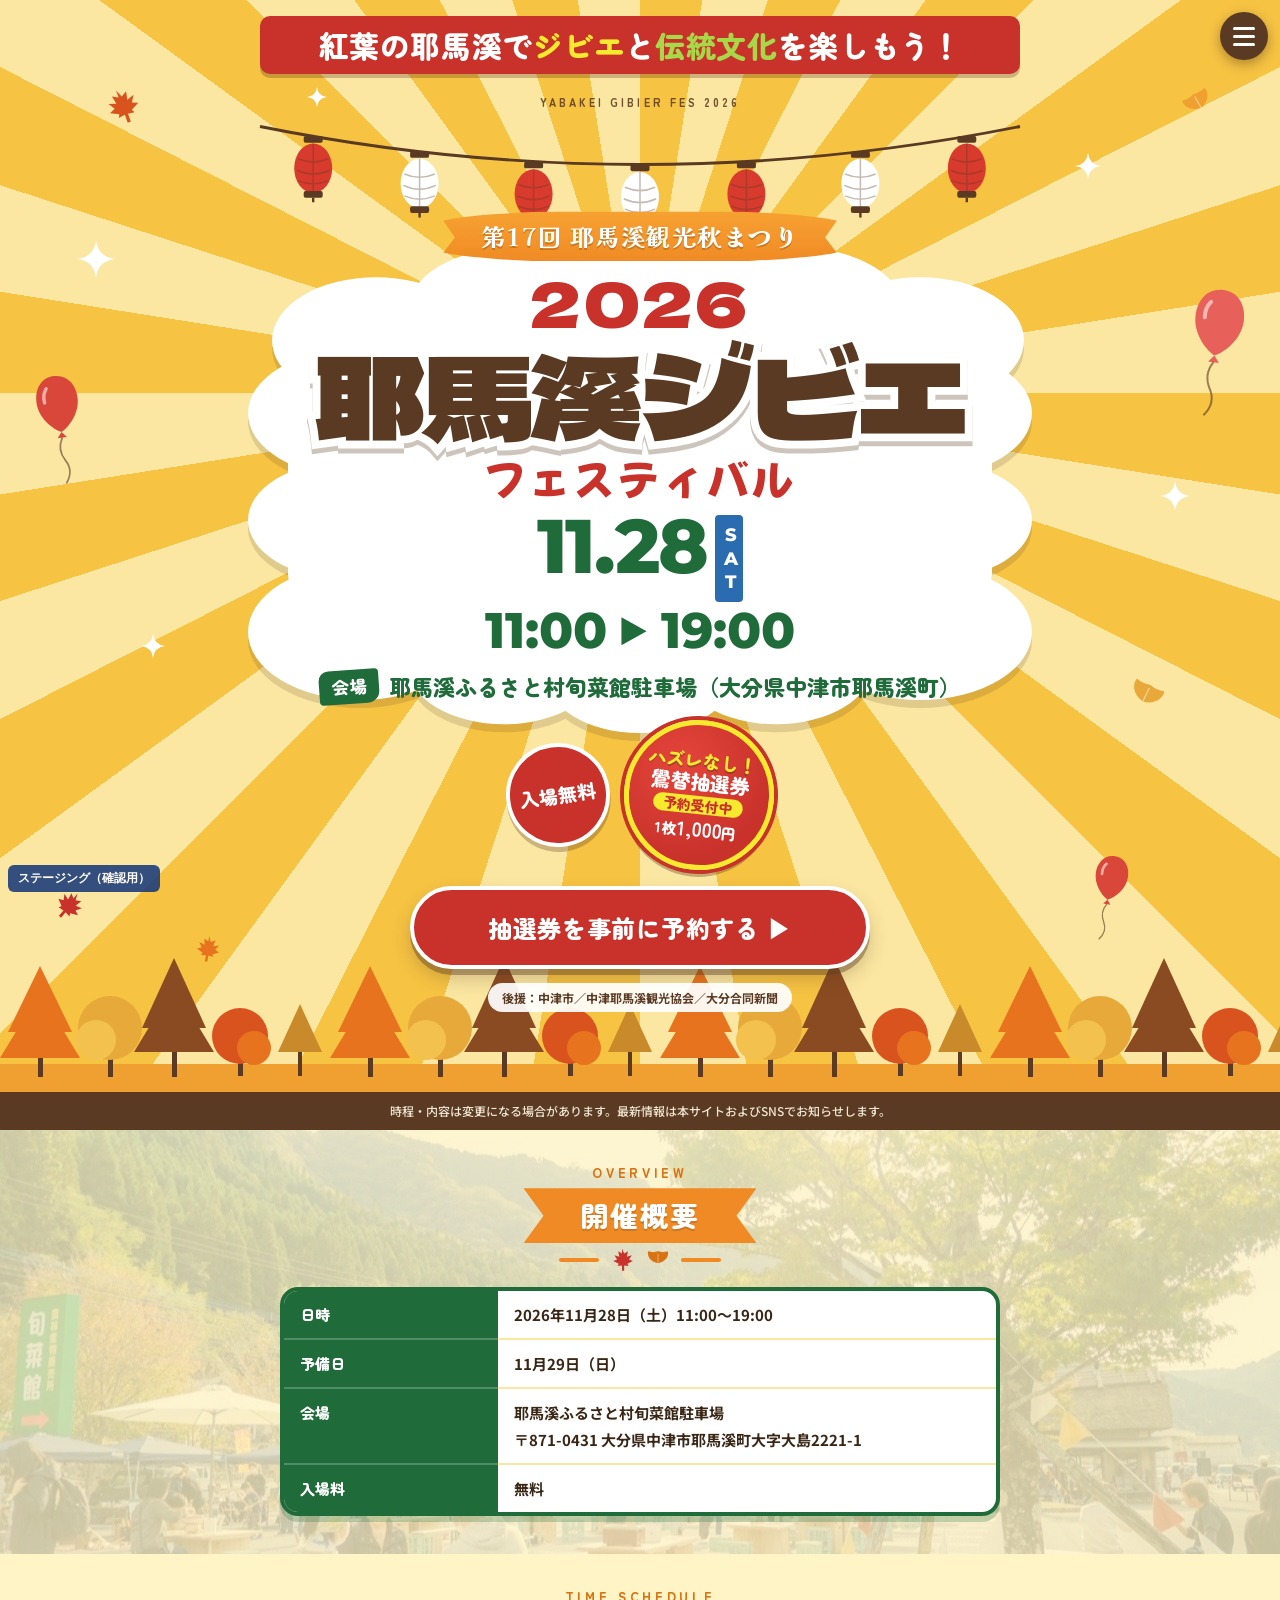
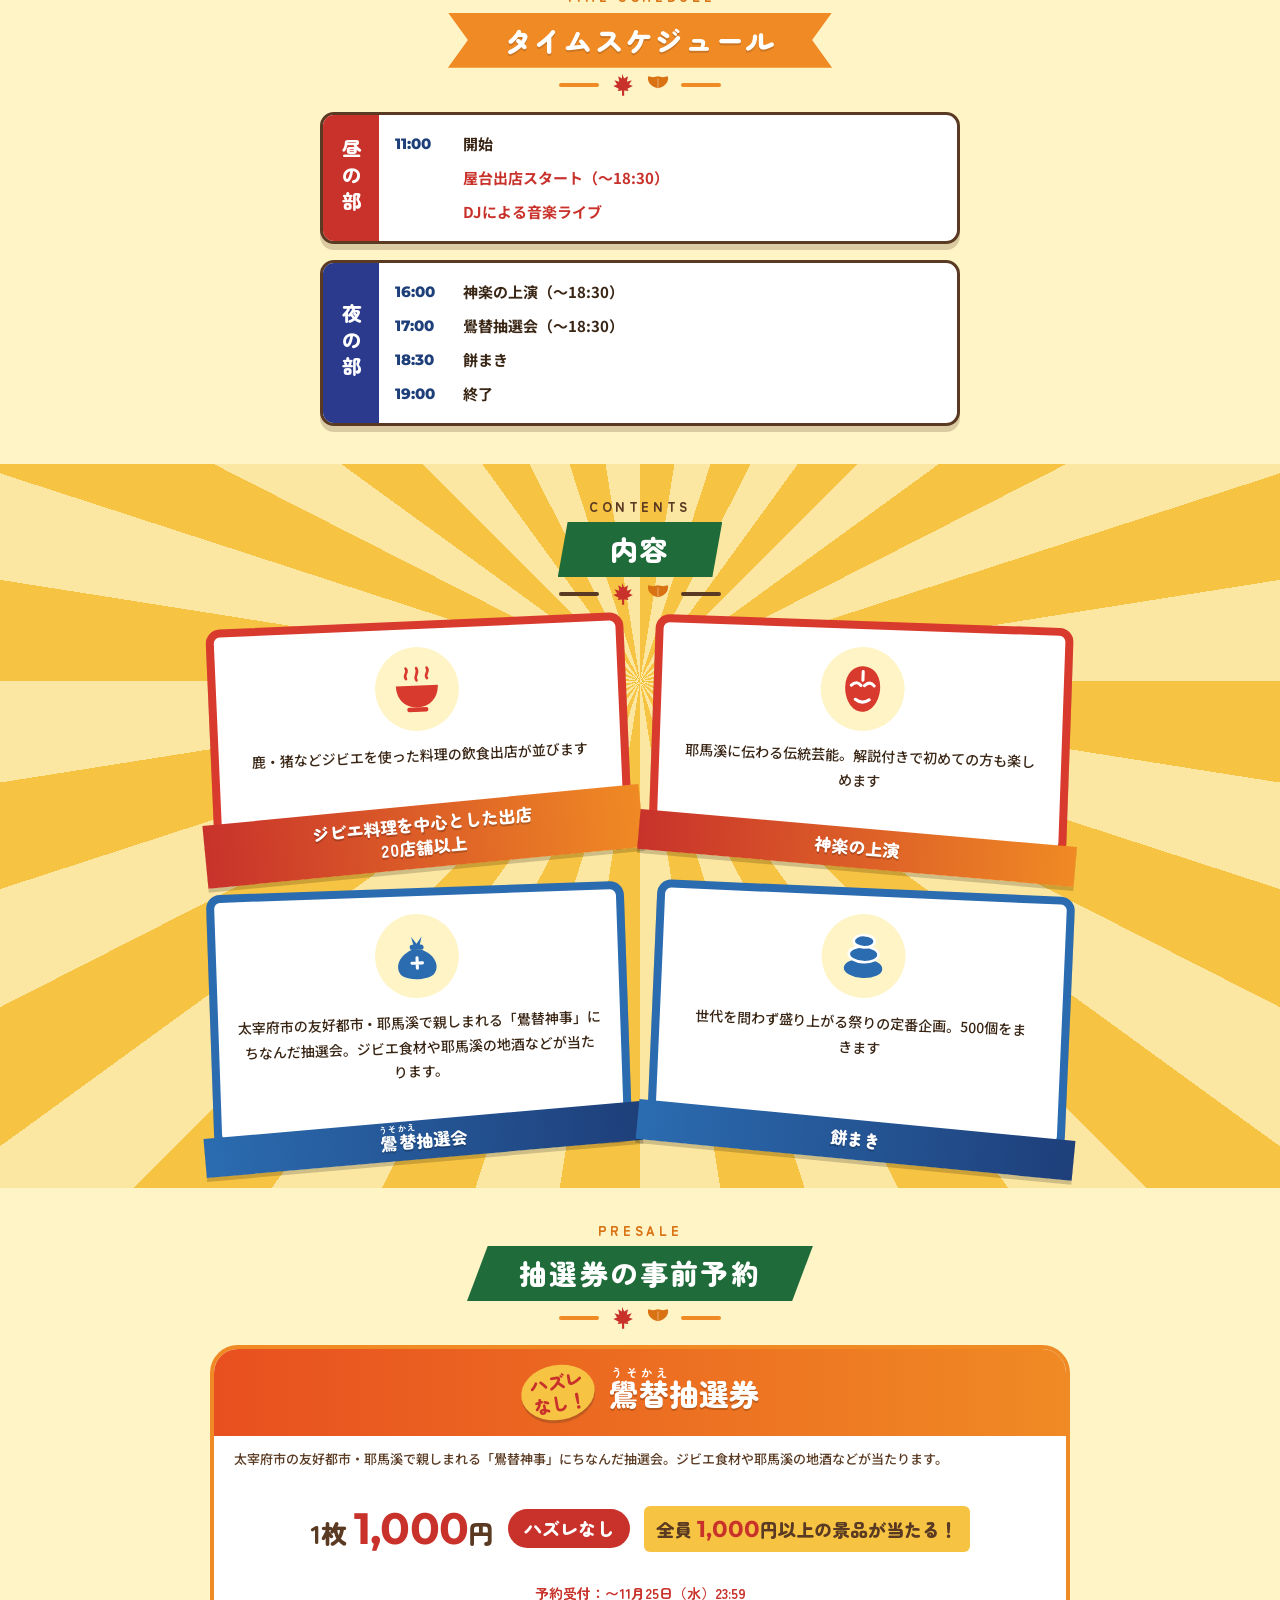
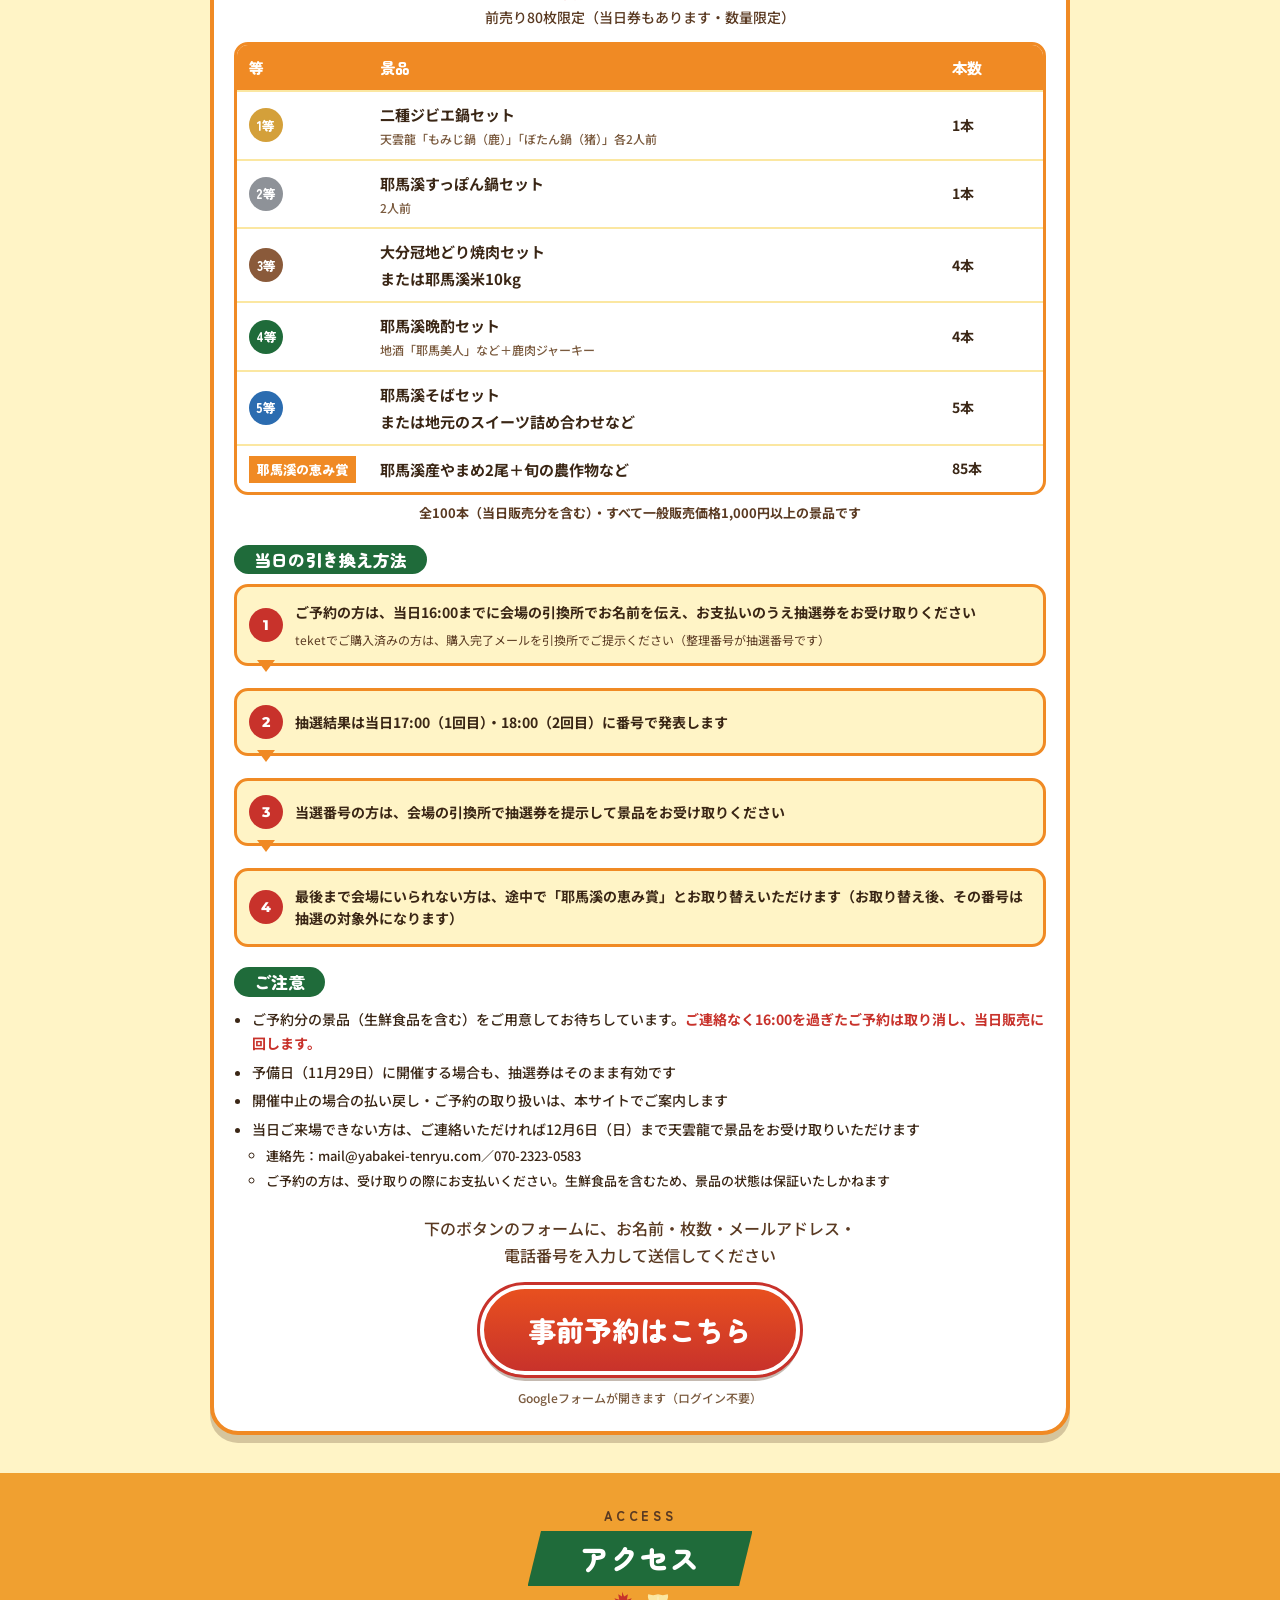
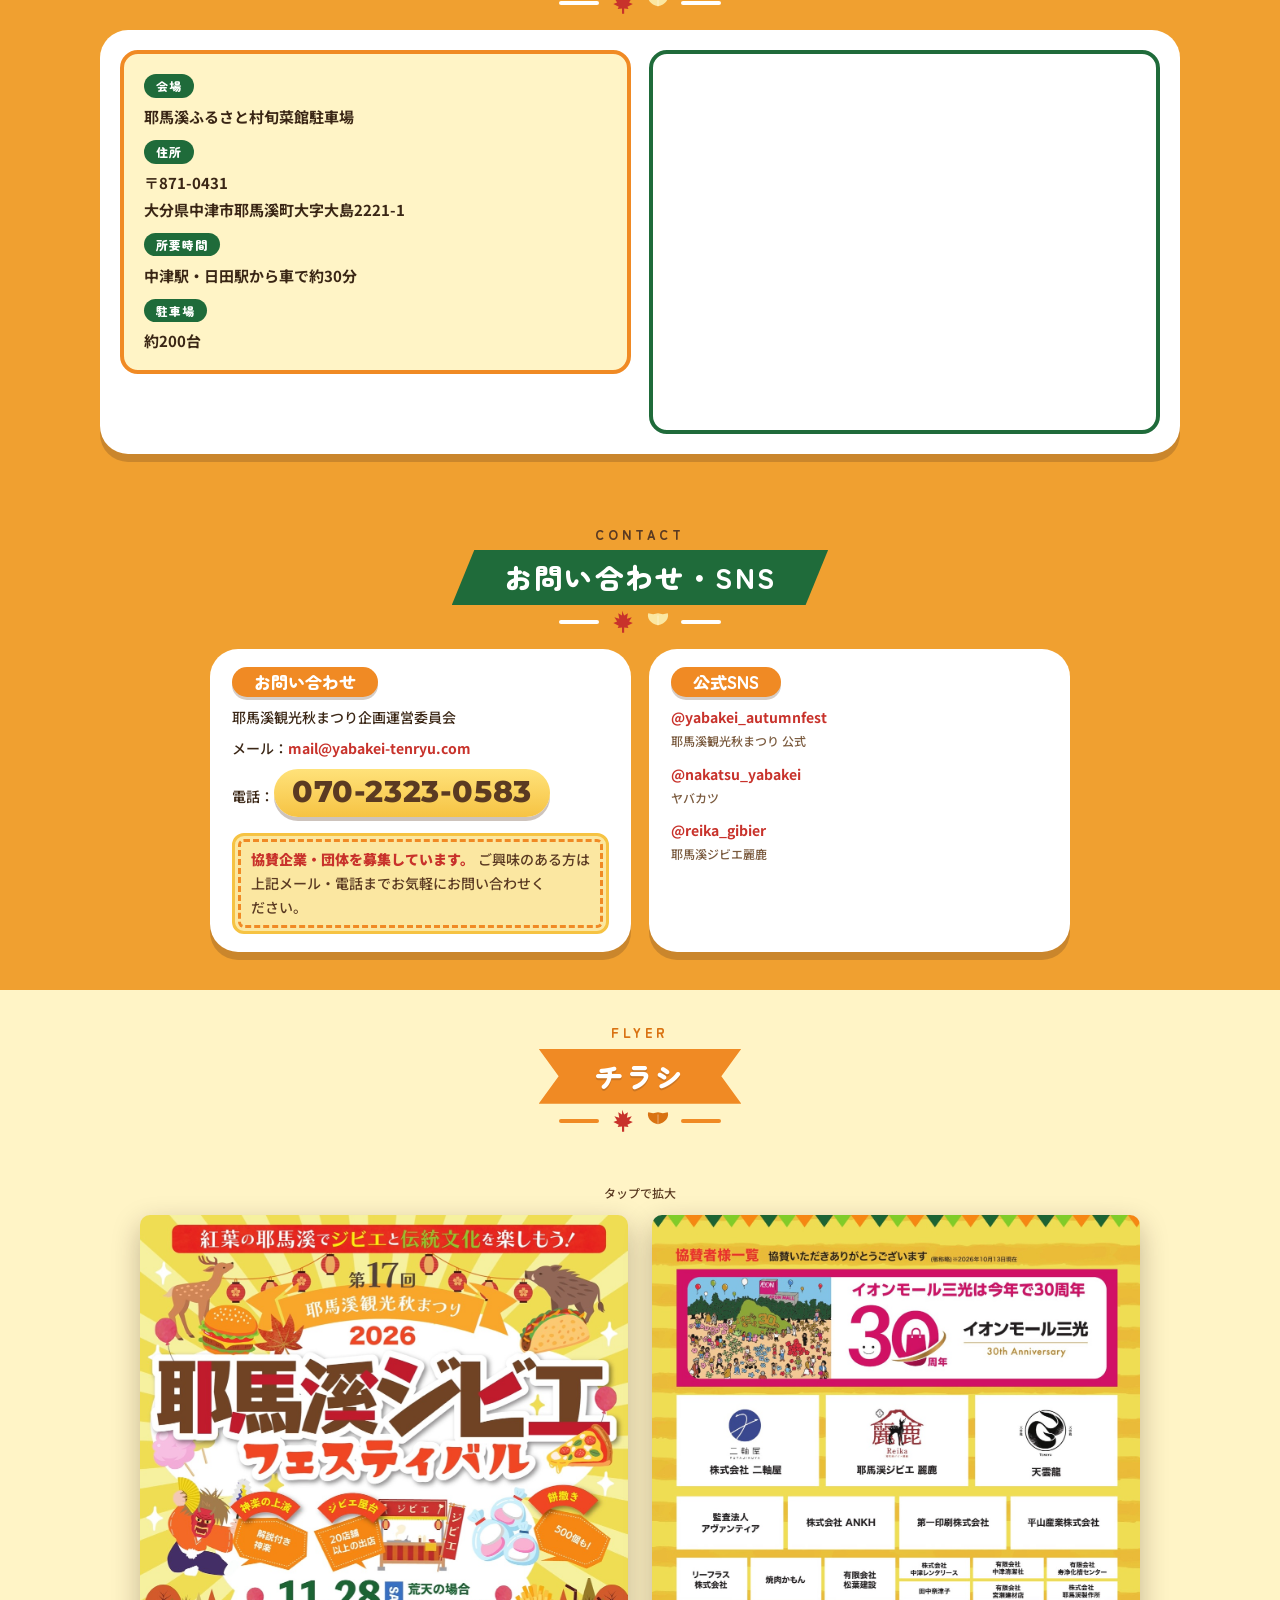
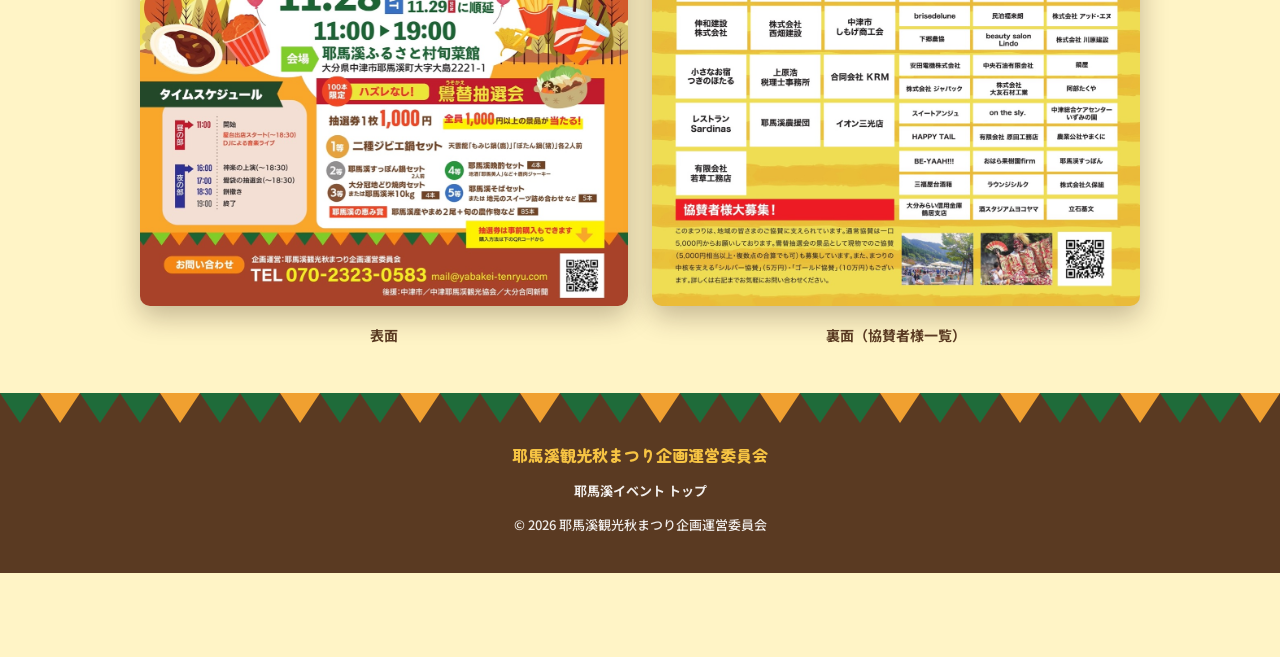
==== index.html @ 65b496a3 "ステージング更新：本番リポジトリ 7ded376 ＋未記録の変更" ====
<!DOCTYPE html>
<html lang="ja">
<head>
<meta name="robots" content="noindex,nofollow">
<style>#stg-label{position:fixed;left:8px;bottom:8px;z-index:9999;background:#1E3F7A;color:#fff;font:700 12px/1.6 sans-serif;padding:4px 10px;border-radius:6px;opacity:.9;pointer-events:none}</style>

<meta charset="UTF-8">
<meta name="viewport" content="width=device-width, initial-scale=1">
<title>耶馬溪ジビエフェス2026｜第17回 耶馬溪観光秋まつり｜11月28日（土） 旬菜館駐車場</title>
<meta name="description" content="2026年11月28日（土）11:00〜19:00、大分県中津市耶馬溪町の旬菜館駐車場で開催。耶馬溪ジビエフェス2026（第17回 耶馬溪観光秋まつり）。ジビエ料理を中心とした出店20店舗以上、神楽の上演、鷽替抽選会、餅まき。入場無料。">
<link rel="canonical" href="https://akimatsuri.yabakei-event.jp/">
<link rel="preconnect" href="https://fonts.googleapis.com">
<link rel="preconnect" href="https://fonts.gstatic.com" crossorigin>
<link href="https://fonts.googleapis.com/css2?family=Dela+Gothic+One&family=Mochiy+Pop+One&family=Kaisei+Tokumin:wght@800&family=Montserrat:wght@800&family=Zen+Maru+Gothic:wght@700;900&family=Noto+Sans+JP:wght@500;700&display=swap" rel="stylesheet">
<link rel="stylesheet" href="assets/css/style.css?v=20261117a">

<meta property="og:type" content="website">
<meta property="og:title" content="耶馬溪ジビエフェス2026｜第17回 耶馬溪観光秋まつり">
<meta property="og:description" content="2026年11月28日（土）11:00〜19:00、旬菜館駐車場（大分県中津市耶馬溪町）で開催。ジビエ料理を中心とした出店20店舗以上、神楽の上演、鷽替抽選会、餅まき。入場無料。">
<meta property="og:image" content="https://akimatsuri.yabakei-event.jp/assets/img/past-festival.jpg">
<meta property="og:url" content="https://akimatsuri.yabakei-event.jp/">
<meta property="og:locale" content="ja_JP">
<meta name="twitter:card" content="summary_large_image">
<meta name="twitter:title" content="耶馬溪ジビエフェス2026｜第17回 耶馬溪観光秋まつり">
<meta name="twitter:description" content="2026年11月28日（土）11:00〜19:00、旬菜館駐車場（大分県中津市耶馬溪町）で開催。ジビエ料理を中心とした出店20店舗以上、神楽の上演、鷽替抽選会、餅まき。入場無料。">
<meta name="twitter:image" content="https://akimatsuri.yabakei-event.jp/assets/img/past-festival.jpg">

<script type="application/ld+json">
{
  "@context": "https://schema.org",
  "@type": "Event",
  "name": "耶馬溪ジビエフェス2026｜第17回 耶馬溪観光秋まつり",
  "startDate": "2026-11-28T11:00+09:00",
  "endDate": "2026-11-28T19:00+09:00",
  "eventStatus": "https://schema.org/EventScheduled",
  "eventAttendanceMode": "https://schema.org/OfflineEventAttendanceMode",
  "location": {
    "@type": "Place",
    "name": "耶馬溪ふるさと村旬菜館駐車場",
    "address": {
      "@type": "PostalAddress",
      "streetAddress": "大字大島2221-1",
      "addressLocality": "中津市耶馬溪町",
      "addressRegion": "大分県",
      "postalCode": "871-0431",
      "addressCountry": "JP"
    }
  },
  "isAccessibleForFree": true,
  "organizer": {
    "@type": "Organization",
    "name": "耶馬溪観光秋まつり企画運営委員会",
    "email": "mail@yabakei-tenryu.com"
  },
  "image": "https://akimatsuri.yabakei-event.jp/assets/img/past-festival.jpg",
  "url": "https://akimatsuri.yabakei-event.jp/",
  "description": "ジビエ料理を中心とした出店20店舗以上、神楽の上演、鷽替抽選会、餅まき。入場無料。"
}
</script>
</head>
<body>

<svg width="0" height="0" style="position:absolute" aria-hidden="true" focusable="false">
  <defs>
    <symbol id="i-maple" viewBox="0 0 48 48"><path d="M24 3l4 9 7-4-2 10 9-3-5 8 7 3-10 5 2 4-8-1v10h-4V34l-8 1 2-4-10-5 7-3-5-8 9 3-2-10 7 4z" fill="currentColor"/></symbol>
    <symbol id="i-ginkgo" viewBox="0 0 48 48"><path d="M24 44V30M24 30C10 28 3 16 6 8c6 2 12 2 18 0 6 2 12 2 18 0 3 8-4 20-18 22z" fill="currentColor"/><path d="M24 30V12" stroke="#fff" stroke-opacity=".5" stroke-width="1.5" fill="none"/></symbol>
    <symbol id="i-lantern" viewBox="0 0 44 70"><rect x="12" y="0" width="20" height="7" rx="2" fill="#5A3A22"/><ellipse cx="22" cy="34" rx="20" ry="26" fill="currentColor"/><path d="M22 8v52M6 24q16 7 32 0M5 36q17 8 34 0M6 47q16 7 32 0" fill="none" stroke="#5A3A22" stroke-opacity=".35" stroke-width="1.6"/><rect x="12" y="58" width="20" height="7" rx="2" fill="#5A3A22"/><path d="M22 65v5" stroke="#5A3A22" stroke-width="2.5"/></symbol>
    <symbol id="i-balloon" viewBox="0 0 40 100"><path d="M20 4C8 4 2 14 2 25c0 13 10 24 18 28 8-4 18-15 18-28C38 14 32 4 20 4z" fill="currentColor"/><path d="M12 14q-4 5-3 12" fill="none" stroke="#fff" stroke-opacity=".55" stroke-width="3" stroke-linecap="round"/><path d="M20 53l-4 5h8z" fill="currentColor"/><path d="M20 58q-6 10 0 20t-2 20" fill="none" stroke="#5A3A22" stroke-opacity=".6" stroke-width="1.5"/></symbol>
    <symbol id="i-spark" viewBox="0 0 40 40"><path d="M20 0Q22 18 40 20Q22 22 20 40Q18 22 0 20Q18 18 20 0z" fill="#fff"/></symbol>
  </defs>
</svg>

<!-- 2026-11-15 各セクションへ飛ぶメニュー（戸高さん依頼）。右上に固定したボタンで開閉する -->
<button class="menu-btn" id="menu-btn" type="button" aria-label="メニューを開く" aria-expanded="false" aria-controls="menu-panel"><span></span><span></span><span></span></button>
<nav class="menu-panel" id="menu-panel" aria-label="ページ内メニュー" hidden>
  <ul>
    <li><a href="#overview">開催概要</a></li>
    <li><a href="#schedule">タイムスケジュール</a></li>
    <li><a href="#content">内容</a></li>
    <li><a href="#presale">抽選券の事前予約</a></li>
    <li><a href="#access">アクセス</a></li>
    <li><a href="#contact">お問い合わせ・SNS</a></li>
    <li><a href="#flyer">チラシ</a></li>
  </ul>
</nav>
<section class="hero">
  <svg class="deco balloon b1" viewBox="0 0 40 100" aria-hidden="true" focusable="false" style="color:#D9473A"><use href="#i-balloon"/></svg>
  <svg class="deco balloon b2" viewBox="0 0 40 100" aria-hidden="true" focusable="false" style="color:#E8605A"><use href="#i-balloon"/></svg>
  <svg class="deco balloon b3" viewBox="0 0 40 100" aria-hidden="true" focusable="false" style="color:#D9473A"><use href="#i-balloon"/></svg>
  <svg class="deco spark s1" viewBox="0 0 40 40" aria-hidden="true" focusable="false"><use href="#i-spark"/></svg>
  <svg class="deco spark s2" viewBox="0 0 40 40" aria-hidden="true" focusable="false"><use href="#i-spark"/></svg>
  <svg class="deco spark s3" viewBox="0 0 40 40" aria-hidden="true" focusable="false"><use href="#i-spark"/></svg>
  <svg class="deco spark s4" viewBox="0 0 40 40" aria-hidden="true" focusable="false"><use href="#i-spark"/></svg>
  <svg class="deco spark s5" viewBox="0 0 40 40" aria-hidden="true" focusable="false"><use href="#i-spark"/></svg>
  <svg class="deco leaf-d l1" viewBox="0 0 48 48" aria-hidden="true" focusable="false" style="color:#D9531E"><use href="#i-maple"/></svg>
  <svg class="deco leaf-d l2" viewBox="0 0 48 48" aria-hidden="true" focusable="false" style="color:#E8A93A"><use href="#i-ginkgo"/></svg>
  <svg class="deco leaf-d l3" viewBox="0 0 48 48" aria-hidden="true" focusable="false" style="color:#C8322B"><use href="#i-maple"/></svg>
  <svg class="deco leaf-d l4" viewBox="0 0 48 48" aria-hidden="true" focusable="false" style="color:#F0A030"><use href="#i-ginkgo"/></svg>
  <svg class="deco leaf-d l5" viewBox="0 0 48 48" aria-hidden="true" focusable="false" style="color:#E8731E"><use href="#i-maple"/></svg>

  <div class="container">
    <p class="catch">紅葉の耶馬溪で<span class="gb">ジビエ</span>と<span class="tb">伝統文化</span>を楽しもう！</p>
    <span class="eyebrow">YABAKEI GIBIER FES 2026</span>
    <svg class="lanterns" viewBox="0 0 800 125" aria-hidden="true" focusable="false">
      <path d="M0 10Q400 90 800 10" fill="none" stroke="#5A3A22" stroke-width="3"/>
      <use href="#i-lantern" x="34" y="20" width="44" height="70" style="color:#D93A2E"/>
      <use href="#i-lantern" x="146" y="36" width="44" height="70" style="color:#fff"/>
      <use href="#i-lantern" x="266" y="47" width="44" height="70" style="color:#D93A2E"/>
      <use href="#i-lantern" x="378" y="50" width="44" height="70" style="color:#fff"/>
      <use href="#i-lantern" x="490" y="47" width="44" height="70" style="color:#D93A2E"/>
      <use href="#i-lantern" x="610" y="36" width="44" height="70" style="color:#fff"/>
      <use href="#i-lantern" x="722" y="20" width="44" height="70" style="color:#D93A2E"/>
    </svg>
    <div class="stage">
      <svg class="cloud" viewBox="0 0 1000 1000" preserveAspectRatio="none" aria-hidden="true" focusable="false">
        <g fill="#fff"><rect x="60" y="150" width="880" height="720" rx="200"/><circle cx="170" cy="190" r="130"/><circle cx="340" cy="130" r="130"/><circle cx="520" cy="105" r="130"/><circle cx="700" cy="130" r="130"/><circle cx="850" cy="190" r="130"/><circle cx="140" cy="340" r="130"/><circle cx="860" cy="340" r="130"/><circle cx="130" cy="560" r="120"/><circle cx="870" cy="560" r="120"/><circle cx="150" cy="790" r="140"/><circle cx="330" cy="860" r="120"/><circle cx="500" cy="880" r="118"/><circle cx="670" cy="860" r="120"/><circle cx="850" cy="790" r="140"/></g>
      </svg>
      <h1><span class="ttl"><span class="t1">耶馬溪ジビエ</span><span class="t2">フェスティバル</span><span class="yr">2026</span></span><span class="en">第17回 耶馬溪観光秋まつり</span></h1>
      <p class="meta">
        <span class="vh">2026年11月28日（土）11:00〜19:00</span>
        <span class="dt" aria-hidden="true">
          <span class="d-row"><span class="d-big">11.28</span><span class="d-sat">SAT</span></span>
          <span class="t-row">11:00<span class="tri"></span>19:00</span>
        </span>
        <span class="venue"><span class="lbl">会場</span><span class="vname">耶馬溪ふるさと村旬菜館駐車場<span style="display:inline-block">（大分県中津市耶馬溪町）</span></span></span>
      </p>
    </div>
    <div class="badges"><span class="badge-free">入場無料</span><a class="badge-lottery" href="#presale" aria-label="ハズレなし 鷽替抽選券 予約受付中 1枚1,000円"><span class="l1">ハズレなし！</span><span class="l2">鷽替抽選券</span><span class="l3">予約受付中</span><span class="l4">1枚<b>1,000</b>円</span></a></div>
    <div class="hero-presale"><a class="btn-presale-l" href="#presale"><span class="nw">抽選券を</span><span class="nw">事前に予約する ▶</span></a></div>
    <p class="kouen">後援：中津市／中津耶馬溪観光協会／大分合同新聞</p>
  </div>

  <svg class="forest" aria-hidden="true" focusable="false">
    <defs>
      <pattern id="forest-tile" width="330" height="140" patternUnits="userSpaceOnUse">
        <rect x="0" y="112" width="330" height="28" fill="#F0A030"/>
        <g fill="#5A3A22"><rect x="38" y="95" width="5" height="30"/><rect x="108" y="95" width="5" height="30"/><rect x="172" y="85" width="5" height="40"/><rect x="238" y="98" width="5" height="26"/><rect x="298" y="100" width="4" height="24"/></g>
        <g fill="#E8731E"><polygon points="40,14 72,80 8,80"/><polygon points="40,40 80,106 0,106"/></g>
        <circle cx="110" cy="76" r="32" fill="#E7A93A"/><circle cx="96" cy="88" r="20" fill="#F2C14E"/>
        <g fill="#8A4B22"><polygon points="174,6 206,76 142,76"/><polygon points="174,34 214,100 134,100"/></g>
        <circle cx="240" cy="84" r="28" fill="#D9531E"/><circle cx="254" cy="96" r="17" fill="#E8731E"/>
        <g fill="#C98A2B"><polygon points="300,52 322,100 278,100"/></g>
      </pattern>
    </defs>
    <rect width="100%" height="100%" fill="url(#forest-tile)"/>
  </svg>
</section>

<!-- チラシが完成したらこのコメントを外し、assets/img/flyer.jpg を置く
<section class="flyer">
  <div class="container">
    <img src="assets/img/flyer.jpg" alt="耶馬溪ジビエフェス2026 チラシ">
  </div>
</section>
-->

<div class="disclaimer-band">
  時程・内容は変更になる場合があります。最新情報は本サイトおよびSNSでお知らせします。
</div>

<section class="section" id="overview">
  <h2 class="section-title"><span class="en">OVERVIEW</span><span class="ribbon">開催概要</span></h2>
  <div class="accent-line"><svg class="leaf l1" aria-hidden="true"><use href="#i-maple"/></svg><svg class="leaf l2" aria-hidden="true"><use href="#i-ginkgo"/></svg></div>
  <table class="overview-table">
    <tr><th>日時</th><td>2026年11月28日（土）11:00〜19:00</td></tr>
    <tr><th>予備日</th><td>11月29日（日）</td></tr>
    <tr><th>会場</th><td>耶馬溪ふるさと村旬菜館駐車場<br>〒871-0431 大分県中津市耶馬溪町大字大島2221-1</td></tr>
    <tr><th>入場料</th><td>無料</td></tr>
  </table>
</section>

<section class="section section-alt" id="schedule">
  <h2 class="section-title"><span class="en">TIME SCHEDULE</span><span class="ribbon">タイムスケジュール</span></h2>
  <div class="accent-line"><svg class="leaf l1" aria-hidden="true"><use href="#i-maple"/></svg><svg class="leaf l2" aria-hidden="true"><use href="#i-ginkgo"/></svg></div>
  <div class="schedule">
    <div class="sch-block day"><div class="sch-tab">昼の部</div>
      <ul class="sch-list">
        <li><span class="tm">11:00</span><span>開始</span></li>
        <li class="cont"><span class="tm">11:00</span><span class="sub">屋台出店スタート<span style="white-space:nowrap">（〜18:30）</span></span></li>
        <li class="cont"><span class="tm">11:00</span><span class="sub">DJによる音楽ライブ</span></li>
      </ul></div>
    <div class="sch-block night"><div class="sch-tab">夜の部</div>
      <ul class="sch-list">
        <li><span class="tm">16:00</span><span>神楽の上演（〜18:30）</span></li>
        <li><span class="tm">17:00</span><span>鷽替抽選会（〜18:30）</span></li>
        <li><span class="tm">18:30</span><span>餅まき</span></li>
        <li><span class="tm">19:00</span><span>終了</span></li>
      </ul></div>
  </div>
</section>

<section class="section section-alt" id="content">
  <h2 class="section-title"><span class="en">CONTENTS</span><span class="ribbon">内容</span></h2>
  <div class="accent-line"><svg class="leaf l1" aria-hidden="true"><use href="#i-maple"/></svg><svg class="leaf l2" aria-hidden="true"><use href="#i-ginkgo"/></svg></div>
  <div class="content-grid">
    <div class="content-card c1"><span class="tag" aria-hidden="true"></span><span class="icon"><svg viewBox="0 0 64 64" aria-hidden="true"><path d="M20 20c-4-5 4-7 0-12M32 22c-4-5 4-7 0-14M44 20c-4-5 4-7 0-12" fill="none" stroke="currentColor" stroke-width="3" stroke-linecap="round"/><path d="M8 28h48c0 14-9 25-24 25S8 42 8 28z" fill="currentColor"/><rect x="20" y="53" width="24" height="5" rx="2" fill="currentColor"/></svg></span>
      <h3>ジビエ料理を中心とした出店<br>20店舗以上</h3>
      <p>鹿・猪などジビエを使った料理の飲食出店が並びます</p>
    </div>
    <div class="content-card c2"><span class="tag" aria-hidden="true"></span><span class="icon"><svg viewBox="0 0 64 64" aria-hidden="true"><path d="M12 30C12 14 22 6 32 6s20 8 20 24c0 14-8 28-20 28S12 44 12 30z" fill="currentColor"/><path d="M19 28q6-6 11 0M34 28q6-6 11 0" fill="none" stroke="#fff" stroke-width="3.5" stroke-linecap="round"/><path d="M24 44q8 6 16 0" fill="none" stroke="#fff" stroke-width="3.5" stroke-linecap="round"/><path d="M32 12v10" stroke="#fff" stroke-width="3.5" stroke-linecap="round"/></svg></span>
      <h3>神楽の上演</h3>
      <p>耶馬溪に伝わる伝統芸能。解説付きで初めての方も楽しめます</p>
    </div>
    <div class="content-card c3"><span class="tag" aria-hidden="true"></span><span class="icon"><svg viewBox="0 0 64 64" aria-hidden="true"><path d="M26 10l6 8 6-8-3 12H29z" fill="currentColor"/><rect x="24" y="19" width="16" height="6" rx="3" fill="currentColor"/><path d="M26 25C10 32 6 46 14 54c8 6 28 6 36 0 8-8 4-22-12-29z" fill="currentColor"/><path d="M26 40h12M32 34v12" stroke="#fff" stroke-width="3.5" stroke-linecap="round"/></svg></span>
      <h3><ruby>鷽替<rt>うそかえ</rt></ruby>抽選会</h3>
      <p>太宰府市の友好都市・耶馬溪で親しまれる「鷽替神事」にちなんだ抽選会。ジビエ食材や耶馬溪の地酒などが当たります。</p>
    </div>
    <div class="content-card c4"><span class="tag" aria-hidden="true"></span><span class="icon"><svg viewBox="0 0 64 64" aria-hidden="true"><ellipse cx="32" cy="46" rx="22" ry="11" fill="currentColor"/><ellipse cx="32" cy="30" rx="17" ry="9" fill="currentColor" stroke="#fff" stroke-width="3"/><ellipse cx="32" cy="15" rx="12" ry="7" fill="currentColor" stroke="#fff" stroke-width="3"/></svg></span>
      <h3>餅まき</h3>
      <p>世代を問わず盛り上がる祭りの定番企画。500個をまきます</p>
    </div>
  </div>
</section>

<section class="section" id="presale">
  <h2 class="section-title"><span class="en">PRESALE</span><span class="ribbon">抽選券の事前予約</span></h2>
  <div class="accent-line"><svg class="leaf l1" aria-hidden="true"><use href="#i-maple"/></svg><svg class="leaf l2" aria-hidden="true"><use href="#i-ginkgo"/></svg></div>
  <div class="presale-panel">
    <div class="presale-head"><span class="nashi">ハズレ<br>なし！</span><span><ruby>鷽替<rt>うそかえ</rt></ruby>抽選券</span></div>
    <p class="presale-origin">太宰府市の友好都市・耶馬溪で親しまれる「鷽替神事」にちなんだ抽選会。ジビエ食材や耶馬溪の地酒などが当たります。</p>
    <div class="presale-body">
      <div class="price-row"><span class="price">1枚 <b>1,000</b>円</span><span class="no-miss">ハズレなし</span><span class="all">全員 <b>1,000</b>円以上の景品が当たる！</span></div>
      <p class="sale-info"><b>予約受付：〜11月25日（水）23:59</b><br>前売り80枚限定（当日券もあります・数量限定）</p>      <table class="prize-table">
        <thead><tr><th>等</th><th>景品</th><th>本数</th></tr></thead>
        <tbody>
<tr><td class="rank"><span class="num n1">1等</span></td><td class="item">二種ジビエ鍋セット<small>天雲龍「もみじ鍋（鹿）」「ぼたん鍋（猪）」各2人前</small></td><td class="cnt">1本</td></tr>
<tr><td class="rank"><span class="num n2">2等</span></td><td class="item">耶馬溪すっぽん鍋セット<small>2人前</small></td><td class="cnt">1本</td></tr>
<tr><td class="rank"><span class="num n3">3等</span></td><td class="item">大分冠地どり焼肉セット<br>または耶馬溪米10kg</td><td class="cnt">4本</td></tr>
<tr><td class="rank"><span class="num n4">4等</span></td><td class="item">耶馬溪晩酌セット<small>地酒「耶馬美人」など＋鹿肉ジャーキー</small></td><td class="cnt">4本</td></tr>
<tr><td class="rank"><span class="num n5">5等</span></td><td class="item">耶馬溪そばセット<br>または地元のスイーツ詰め合わせなど</td><td class="cnt">5本</td></tr>
<tr class="megumi-row"><td class="rank"><span class="megumi">耶馬溪の恵み賞</span></td><td class="item">耶馬溪産やまめ2尾＋旬の農作物など</td><td class="cnt">85本</td></tr>
        </tbody>
      </table>
      <p class="prize-total">全100本（当日販売分を含む）・すべて一般販売価格1,000円以上の景品です</p>
      <h3>当日の引き換え方法</h3>
      <ol class="steps">
        <li><span class="sn">1</span><span>ご予約の方は、当日16:00までに会場の引換所でお名前を伝え、お支払いのうえ抽選券をお受け取りください<small class="other-buyer">teketでご購入済みの方は、購入完了メールを引換所でご提示ください（整理番号が抽選番号です）</small></span></li>
        <li><span class="sn">2</span><span>抽選結果は当日17:00（1回目）・18:00（2回目）に番号で発表します</span></li>
        <li><span class="sn">3</span><span>当選番号の方は、会場の引換所で抽選券を提示して景品をお受け取りください</span></li>
        <li><span class="sn">4</span><span>最後まで会場にいられない方は、途中で「耶馬溪の恵み賞」とお取り替えいただけます（お取り替え後、その番号は抽選の対象外になります）</span></li>
      </ol>
      <h3>ご注意</h3>
      <ul class="notes">
        <li>ご予約分の景品（生鮮食品を含む）をご用意してお待ちしています。<span class="deadline">ご連絡なく16:00を過ぎたご予約は取り消し、当日販売に回します。</span></li>
        <li>予備日（11月29日）に開催する場合も、抽選券はそのまま有効です</li>
        <li>開催中止の場合の払い戻し・ご予約の取り扱いは、本サイトでご案内します</li>
        <li>当日ご来場できない方は、ご連絡いただければ12月6日（日）まで天雲龍で景品をお受け取りいただけます
          <ul class="sub">
            <li>連絡先：mail@yabakei-tenryu.com／070-2323-0583</li>
            <li>ご予約の方は、受け取りの際にお支払いください。生鮮食品を含むため、景品の状態は保証いたしかねます</li>
          </ul>
        </li>
      </ul>
    </div>
    <div class="buy-wrap">
      <!-- 2026-11-08 teket のサービス停止（11/5〜・再開未定）により一時停止。元のボタン：
      <a class="btn-buy" href="https://teket.jp/20419/81480" target="_blank" rel="noopener">事前購入はこちら</a>
      <p class="buy-sub">販売サービス：teket（電子チケット）</p>
      -->
      <!-- 2026-11-15 LivePocket の販売を取り下げ（購入までの手順が多く離脱が多いため）。Googleフォームの予約に戻す -->
      <!-- 2026-11-17 戸高さん指示：オンライン販売に戻す見込みは小さいので、「一時的にフォーム」ではなく、予約はフォームで受け付ける恒久の案内にする（赤枠のお知らせを外した） -->
      <p class="buy-lead"><span class="nw">下のボタンのフォームに、</span><span class="nw">お名前・枚数・</span><span class="nw">メールアドレス・</span><span class="nw">電話番号を入力して</span><span class="nw">送信してください</span></p>
      <a class="btn-buy" href="https://docs.google.com/forms/d/e/1FAIpQLSc8lwQLOoc8101WXLY7x5iMJCV8nphyqMubbkmvDXMGAAa8lA/viewform" target="_blank" rel="noopener">事前予約はこちら</a>
      <p class="buy-sub">Googleフォームが開きます（ログイン不要）</p>
      <!-- 2026-11-11〜15 の LivePocket ボタン（取り下げ）：
      <a class="btn-buy" href="https://livepocket.jp/e/98pzi" target="_blank" rel="noopener">事前購入はこちら</a>
      <p class="buy-sub">販売サービス：LivePocket（電子チケット）・購入時にシステム利用料165円/枚がかかります</p>
      -->
    </div>
  </div>
</section>

<section class="section" id="access">
  <h2 class="section-title"><span class="en">ACCESS</span><span class="ribbon">アクセス</span></h2>
  <div class="accent-line"><svg class="leaf l1" aria-hidden="true"><use href="#i-maple"/></svg><svg class="leaf l2" aria-hidden="true"><use href="#i-ginkgo"/></svg></div>
  <div class="access-grid">
    <div class="access-info">
      <dl>
        <dt>会場</dt>
        <dd>耶馬溪ふるさと村旬菜館駐車場</dd>
        <dt>住所</dt>
        <dd>〒871-0431<br>大分県中津市耶馬溪町大字大島2221-1</dd>
        <dt>所要時間</dt>
        <dd>中津駅・日田駅から車で約30分</dd>
        <dt>駐車場</dt>
        <dd>約200台</dd>
      </dl>
    </div>
    <div class="map-frame">
      <iframe src="https://www.google.com/maps?q=大分県中津市耶馬溪町大字大島2221-1&output=embed" loading="lazy" title="会場地図（耶馬溪ふるさと村旬菜館駐車場）" allowfullscreen></iframe>
    </div>
  </div>
</section>

<section class="section section-alt" id="contact">
  <h2 class="section-title"><span class="en">CONTACT</span><span class="ribbon">お問い合わせ・SNS</span></h2>
  <div class="accent-line"><svg class="leaf l1" aria-hidden="true"><use href="#i-maple"/></svg><svg class="leaf l2" aria-hidden="true"><use href="#i-ginkgo"/></svg></div>
  <div class="contact-grid">
    <div class="contact-box">
      <h3>お問い合わせ</h3>
      <p>耶馬溪観光秋まつり企画運営委員会</p>
      <p>メール：<a href="mailto:mail@yabakei-tenryu.com">mail@yabakei-tenryu.com</a></p>
      <p>電話：<a href="tel:07023230583">070-2323-0583</a></p>
      <div class="sponsor-note"><strong>協賛企業・団体を募集しています。</strong>ご興味のある方は上記メール・電話までお気軽にお問い合わせください。</div>
    </div>
    <div class="contact-box">
      <h3>公式SNS</h3>
      <ul class="sns-list">
        <li><a href="https://www.instagram.com/yabakei_autumnfest" target="_blank" rel="noopener">@yabakei_autumnfest</a><span class="handle">耶馬溪観光秋まつり 公式</span></li>
        <li><a href="https://www.instagram.com/nakatsu_yabakei" target="_blank" rel="noopener">@nakatsu_yabakei</a><span class="handle">ヤバカツ</span></li>
        <li><a href="https://www.instagram.com/reika_gibier" target="_blank" rel="noopener">@reika_gibier</a><span class="handle">耶馬溪ジビエ麗鹿</span></li>
      </ul>
    </div>
  </div>
</section>

<section class="section sponsors-s" id="flyer">
  <h2 class="section-title"><span class="en">FLYER</span><span class="ribbon">チラシ</span></h2>
  <div class="accent-line"><svg class="leaf l1" aria-hidden="true"><use href="#i-maple"/></svg><svg class="leaf l2" aria-hidden="true"><use href="#i-ginkgo"/></svg></div>
  <div class="flyer-sec" id="sponsors">
    <p class="zoom" style="margin:0 0 12px">タップで拡大</p>
    <div class="flyer-grid">
      <figure><a href="assets/img/flyer-front-full.jpg" target="_blank" rel="noopener"><img src="assets/img/flyer-front.jpg" alt="耶馬溪ジビエフェス2026 チラシ（表面）" width="1200" height="1697" loading="lazy"></a><figcaption>表面</figcaption></figure>
      <figure><a href="assets/img/flyer-back-full.jpg" target="_blank" rel="noopener"><img src="assets/img/flyer-back.jpg" alt="チラシ（裏面）協賛者様一覧（2026年10月13日現在）" width="1200" height="1697" loading="lazy"></a><figcaption>裏面（協賛者様一覧）</figcaption></figure>
    </div>
  </div>
</section>


<footer class="site-footer">
  <div class="org">耶馬溪観光秋まつり企画運営委員会</div>
  <nav>
    <a href="https://yabakei-event.jp/">耶馬溪イベント トップ</a>
  </nav>
  <p>&copy; 2026 耶馬溪観光秋まつり企画運営委員会</p>
</footer>

<a class="fab hide" id="fab" href="#presale">鷽替抽選券を予約する</a>
<script>
(function(){var f=document.getElementById('fab'),h=document.querySelector('.hero'),p=document.getElementById('presale'),vh=true,vp=false;
function u(){f.classList.toggle('hide',vh||vp)}
var io=new IntersectionObserver(function(es){es.forEach(function(e){if(e.target===h)vh=e.isIntersecting;else vp=e.isIntersecting});u()});
io.observe(h);io.observe(p)})();
</script>
<script>
(function(){var b=document.getElementById('menu-btn'),p=document.getElementById('menu-panel');
function set(o){b.setAttribute('aria-expanded',o);b.setAttribute('aria-label',o?'メニューを閉じる':'メニューを開く');p.hidden=!o;b.classList.toggle('open',o)}
b.addEventListener('click',function(){set(p.hidden)});
p.addEventListener('click',function(e){if(e.target.closest('a'))set(false)});
document.addEventListener('keydown',function(e){if(e.key==='Escape')set(false)});
document.addEventListener('click',function(e){if(!p.hidden&&!p.contains(e.target)&&!b.contains(e.target))set(false)})})();
</script>
<script>
/* 2026-11-15 文末の泣き別れ防止（戸高さん指摘「一文字だけで折り返してるの良くない」）。
   ルール：文のかたまり（段落・<br>の手前）ごとに、最後の3文字（句読点・閉じかっこは数えない）を改行させない（最後の行は必ず3文字以上）。
   両端揃え（均等割り付け）は使わない。字間が大きく広がる行ができ、かえって変な空きに見えるため（同日確認）。
   点検は scripts/check-orphans.js。 */
(function(){var TAIL=3,MIN=9,boxes=[];
function blk(el){var d=getComputedStyle(el).display;return d.indexOf('inline')!==0||d==='inline-block'||d==='inline-flex'}
function glue(t){var s=t.nodeValue,m=s.match(/\s*$/),end=s.length-m[0].length,cut=end,n=0;
 while(cut>0&&n<TAIL){cut--;if(!/[\s。、．，）」』】！？!?)\]・…▶]/.test(s[cut]))n++}
 while(cut>0&&/[0-9A-Za-z０-９（(「『【〜~:：.,\-]/.test(s[cut-1]))cut--;/* 数字と単位・かっこの中身を分けない */
 if(cut===0&&n<TAIL)return;var w=document.createElement('span');w.className='nw';
 w.textContent=s.slice(cut,end);var rest=document.createTextNode(s.slice(end));t.nodeValue=s.slice(0,cut);
 t.parentNode.insertBefore(w,t.nextSibling);w.parentNode.insertBefore(rest,w.nextSibling)}
var tw=document.createTreeWalker(document.body,NodeFilter.SHOW_TEXT|NodeFilter.SHOW_ELEMENT),list=[],cur=null,box=null,len=0;
function flush(){if(cur&&len>=MIN)list.push(cur);cur=null;len=0}
for(var n=tw.nextNode();n;n=tw.nextNode()){
 if(n.nodeType===1){if(n.tagName==='BR'||n.tagName==='SCRIPT'||n.tagName==='STYLE'||blk(n))flush();continue}
 if(!n.nodeValue.trim())continue;var p=n.parentElement;if(/^(SCRIPT|STYLE)$/.test(p.tagName))continue;
 var b=p;while(b&&!blk(b))b=b.parentElement;if(b!==box){flush();box=b;if(boxes.indexOf(b)<0)boxes.push(b)}
 cur=n;len+=n.nodeValue.replace(/\s/g,'').length}
flush();list.forEach(function(t){var d=getComputedStyle(t.parentNode).display;if(/flex|grid/.test(d))return;/* 横並びの枠の直下に区切りを入れると別の部品として離れて並ぶため触らない */if(t.nodeValue.replace(/\s/g,'').length>=TAIL)glue(t)});})();
</script>
<div id="stg-label">ステージング（確認用）</div>
</body>
</html>
---- assets/css/style.css ----
/* ============================================================
   耶馬溪ジビエフェス2026 告知サイト CSS
   チラシ（黄の放射ストライプ・焦げ茶の極太題字・リボン見出し）に合わせたデザイン
   外部読み込み: Google Fonts（Dela Gothic One / Mochiy Pop One / Kaisei Tokumin / Montserrat / Zen Maru Gothic / Noto Sans JP）のみ
   ============================================================ */

:root {
  --yellow:      #F6C343;
  --yellow-pale: #FBE7A1;
  --orange:      #F08A24;
  --orange-deep: #D97212;
  --brown:       #5A3A22;
  --red:         #C8322B;
  --green:       #1F6B3A;
  --blue:        #2B6CB0;
  --navy:        #1E3F7A;
  --cream:       #FFF4C6;
  --ground:      #F0A030;
  --white:       #FFFFFF;
  --text:        #3A2615;

  --font-head: "Zen Maru Gothic", "Hiragino Maru Gothic ProN", "Hiragino Sans", "Yu Gothic", Meiryo, sans-serif;
  --font-body: "Noto Sans JP", -apple-system, BlinkMacSystemFont, "Hiragino Sans", "Yu Gothic", Meiryo, sans-serif;
  --max-width: 1080px;
  --font-title: "Dela Gothic One", "Hiragino Sans", "Yu Gothic", sans-serif;
  --font-pop: "Mochiy Pop One", "Zen Maru Gothic", sans-serif;
  --font-mincho: "Kaisei Tokumin", "Hiragino Mincho ProN", "Yu Mincho", serif;
  --font-num: "Montserrat", "Helvetica Neue", Arial, sans-serif;
}

* { box-sizing: border-box; }

html { scroll-behavior: smooth; }

body {
  margin: 0;
  font-family: var(--font-body);
  font-weight: 500;
  color: var(--text);
  background: var(--cream);
  line-height: 1.8;
  overflow-x: hidden;
}

img { max-width: 100%; height: auto; display: block; }

a { color: var(--red); text-decoration: none; font-weight: 700; }
a:hover { text-decoration: underline; }

h1, h2, h3, h4 { font-family: var(--font-head); font-weight: 900; line-height: 1.4; margin: 0; }

p { margin: 0 0 1em; }

.container { max-width: var(--max-width); margin: 0 auto; padding: 0 20px; }

/* ---------------- ヒーロー ---------------- */
.hero {
  position: relative;
  color: var(--brown);
  background:
    repeating-conic-gradient(from 0deg at 50% 36%,
      #F6C343 0deg 9deg,
      #FBE7A1 9deg 18deg);
  background-color: #F6C343;
  padding: 16px 16px 80px;
  isolation: isolate;
  overflow: hidden;
}

.vh {
  position: absolute !important;
  width: 1px; height: 1px;
  margin: -1px; padding: 0; border: 0;
  overflow: hidden;
  clip: rect(0 0 0 0);
  clip-path: inset(50%);
  white-space: nowrap;
}

.hero .container { position: relative; text-align: center; }

.hero .eyebrow {
  display: inline-block;
  position: relative;
  z-index: 2;
  color: var(--brown);
  font-family: var(--font-head);
  font-weight: 900;
  font-size: 11px;
  letter-spacing: 0.28em;
  margin-bottom: 4px;
  opacity: 0.85;
}

.lanterns {
  position: relative;
  z-index: 2;
  display: block;
  width: 100%;
  max-width: 760px;
  height: auto;
  margin: 0 auto 12px;
  overflow: visible;
}

/* 飾り（すべて題字の背面） */
.deco { position: absolute; z-index: 0; pointer-events: none; height: auto; }
.balloon { width: 46px; }
.balloon.b1 { left: 3%;  top: 34%; transform: rotate(-8deg); }
.balloon.b2 { right: 3%; top: 26%; width: 54px; transform: rotate(8deg); }
.balloon.b3 { right: 12%; bottom: 150px; width: 36px; transform: rotate(10deg); }
.spark { width: 34px; }
.spark.s1 { left: 6%;  top: 22%; width: 38px; }
.spark.s2 { right: 7%; top: 44%; width: 30px; }
.spark.s3 { left: 11%; top: 58%; width: 24px; }
.spark.s4 { right: 14%; top: 14%; width: 26px; }
.spark.s5 { left: 24%; top: 8%; width: 20px; }
.leaf-d { width: 40px; }
.leaf-d.l1 { left: 8%;  top: 8%;  transform: rotate(-20deg); }
.leaf-d.l2 { right: 9%; top: 62%; transform: rotate(25deg); }
.leaf-d.l3 { left: 4%;  bottom: 170px; width: 34px; transform: rotate(40deg); }
.leaf-d.l4 { right: 5%; top: 8%; width: 34px; transform: rotate(-30deg); }
.leaf-d.l5 { left: 15%; bottom: 128px; width: 30px; transform: rotate(10deg); }

.forest {
  position: absolute;
  left: 0; right: 0; bottom: 0;
  width: 100%;
  height: 140px;
  z-index: 1;
  pointer-events: none;
}

/* 題字ブロック（白い雲形） */
.stage {
  position: relative;
  z-index: 2;
  max-width: 800px;
  margin: 0 auto;
  padding: 54px 36px 30px;
}

.cloud {
  position: absolute;
  inset: 0;
  width: 100%;
  height: 100%;
  z-index: -1;
  filter: drop-shadow(0 8px 0 rgba(90, 58, 34, 0.16));
}

.hero h1 {
  display: flex;
  flex-direction: column;
  align-items: center;
  margin: 0 0 8px;
}

/* 副題リボン（オレンジ・燕尾） */
.hero h1 .en {
  order: -1;
  position: relative;
  display: block;
  background: linear-gradient(180deg, #F7A233 0%, var(--orange) 100%);
  color: var(--white);
  font-family: var(--font-mincho);
  font-size: clamp(13px, 3.9vw, 24px);
  font-weight: 800;
  letter-spacing: 0.06em;
  padding: 9px 44px 11px;
  margin: -92px 0 6px;
  max-width: calc(100% + 40px);
  border-radius: 50% / 14px;
  clip-path: polygon(0 4%, 100% 4%, calc(100% - 18px) 52%, 100% 96%, 0 96%, 18px 52%);
  text-shadow: 0 2px 0 rgba(90, 58, 34, 0.3);
  white-space: nowrap;
}

.hero h1 .ttl {
  display: flex;
  flex-direction: column;
  align-items: center;
  font-family: var(--font-title);
  font-weight: 400;
  color: var(--brown);
  line-height: 1.05;
}

.hero h1 .ttl > * { display: block; }
.hero h1 .yr { order: -1; color: var(--red); font-size: clamp(26px, 8.4vw, 62px); letter-spacing: 0.04em; }
.hero h1 .t1 {
  font-size: clamp(40px, 13.6vw, 112px);
  letter-spacing: -0.03em;
  white-space: nowrap;
  /* 焦げ茶一色＋白の縁取り＋影（チラシの存在感） */
  -webkit-text-stroke: 0.14em #fff;
  paint-order: stroke fill;
  filter: drop-shadow(0 0.045em 0 rgba(90, 58, 34, 0.3));
}
.hero h1 .t2 { font-family: var(--font-pop); color: var(--red); font-size: clamp(16px, 5.2vw, 42px); letter-spacing: 0.06em; margin-top: 4px; white-space: nowrap; }

/* 日付ブロック（題字が最大 > 日付 > 時刻） */
.hero .meta {
  --dt: clamp(34px, 9.2vw, 76px);   /* 日付の文字サイズ＝題字の約0.68倍 */
  margin: 0 auto;
  display: flex;
  flex-direction: column;
  align-items: center;
  gap: 2px;
  font-family: var(--font-num);
  font-weight: 800;
  color: var(--green);
}

.hero .meta .dt { display: flex; flex-direction: column; align-items: center; gap: 0; }

.hero .meta .d-row { display: flex; align-items: stretch; justify-content: center; gap: 8px; }

.hero .meta .d-big {
  font-size: var(--dt);
  line-height: 1;
  letter-spacing: -0.03em;
  white-space: nowrap;
}

.hero .meta .d-sat {
  align-self: flex-start;
  margin-top: 0.4em;
  background: var(--blue);
  color: var(--white);
  font-size: max(11px, calc(var(--dt) * 0.24));
  line-height: 1;
  writing-mode: vertical-rl;
  text-orientation: upright;
  letter-spacing: 0.04em;
  padding: 8px 5px;
  border-radius: 4px;
}

.hero .meta .t-row {
  display: flex;
  align-items: center;
  justify-content: center;
  gap: 0.28em;
  font-size: calc(var(--dt) * 0.66);   /* 時刻＝日付の約0.66倍 */
  line-height: 1.15;
  white-space: nowrap;
}

.hero .meta .tri {
  display: inline-block;
  width: 0.5em; height: 0.56em;
  background: var(--green);
  clip-path: polygon(0 0, 100% 50%, 0 100%);
}

.hero .meta .venue {
  display: flex;
  align-items: center;
  justify-content: center;
  gap: 10px;
  margin-top: 8px;
  font-family: var(--font-head);
  font-weight: 900;
  color: var(--green);
  font-size: clamp(14px, 3.7vw, 22px);
  line-height: 1.45;
  text-align: left;
}

.hero .meta .venue .lbl {
  flex: none;
  background: var(--green);
  color: var(--white);
  border-radius: 10px 4px 12px 4px;
  font-size: 0.8em;
  padding: 4px 12px;
  transform: rotate(-4deg);
}

.badge-free {
  position: relative;
  z-index: 2;
  display: inline-flex;
  align-items: center;
  justify-content: center;
  width: 104px;
  height: 104px;
  margin-top: -14px;
  background: var(--red);
  color: var(--white);
  border: 4px solid var(--white);
  border-radius: 50%;
  font-family: var(--font-head);
  font-weight: 900;
  font-size: 19px;
  line-height: 1.2;
  text-align: center;
  white-space: nowrap;
  box-shadow: 0 5px 0 rgba(90, 58, 34, 0.3);
  transform: rotate(-8deg);
}

/* ---------------- チラシ（準備中・コメントアウト解除後に使用） ---------------- */
.flyer { padding: 40px 20px 0; text-align: center; }
.flyer img {
  max-width: 720px;
  width: 100%;
  margin: 0 auto;
  border-radius: 10px;
  box-shadow: 0 8px 24px rgba(40, 20, 10, 0.15);
}

/* ---------------- 免責帯 ---------------- */
.disclaimer-band {
  background: var(--brown);
  color: rgba(255, 248, 231, 0.9);
  font-size: 12px;
  text-align: center;
  padding: 8px 16px;
}

/* ---------------- セクション共通 ---------------- */
.section { padding: 34px 16px 38px; background: var(--cream); overflow-x: clip; }
/* 開催概要：過去開催の写真をうっすら敷く（上に生成りを重ねて文字の読みやすさを保つ） */
#overview {
  background:
    linear-gradient(rgba(255, 244, 198, .78), rgba(255, 244, 198, .78)),
    url('../img/past-festival.jpg') center / cover no-repeat;
}

#content {
  background:
    repeating-conic-gradient(from 0deg at 50% 30%,
      #F6C343 0deg 9deg,
      #FBE7A1 9deg 18deg);
  background-color: #F6C343;
  padding-bottom: 46px;
}

#access, #contact { background: var(--ground); }

.section-title {
  text-align: center;
  margin-bottom: 4px;
}

.section-title .en {
  display: block;
  font-size: 13px;
  font-weight: 900;
  color: var(--orange-deep);
  letter-spacing: 0.28em;
  margin-bottom: 6px;
}

#content .section-title .en,
#access .section-title .en,
#contact .section-title .en { color: var(--brown); }

.section-title .ribbon {
  display: inline-block;
  max-width: 100%;
  background: var(--orange);
  color: var(--white);
  font-size: clamp(20px, 5vw, 28px);
  letter-spacing: 0.08em;
  padding: 8px 56px;
  clip-path: polygon(0 0, 100% 0, calc(100% - 20px) 50%, 100% 100%, 0 100%, 20px 50%);
  text-shadow: 0 2px 0 rgba(90, 58, 34, 0.25);
}

/* 深緑の平行四辺形帯（チラシの「タイムスケジュール」見出し風） */
#content .section-title .ribbon,
#access .section-title .ribbon,
#contact .section-title .ribbon,
#sponsors .section-title .ribbon {
  background: var(--green);
  padding: 8px 52px;
  clip-path: polygon(6% 0, 100% 0, 94% 100%, 0 100%);
  text-shadow: none;
}

.accent-line {
  display: flex;
  justify-content: center;
  align-items: center;
  gap: 10px;
  margin: 0 auto 14px;
  height: 26px;
}

.accent-line::before,
.accent-line::after {
  content: "";
  width: 40px;
  height: 4px;
  border-radius: 2px;
  background: var(--orange);
}

.accent-line .leaf { width: 26px; height: 26px; }
.accent-line .l1 { color: var(--red); order: 1; }
.accent-line .l2 { color: var(--orange-deep); order: 2; }
.accent-line::after { order: 3; }
.accent-line::before { order: 0; }

#content .accent-line::before, #content .accent-line::after { background: var(--brown); }
#access .accent-line::before, #access .accent-line::after,
#contact .accent-line::before, #contact .accent-line::after { background: var(--white); }
#access .accent-line .l2, #contact .accent-line .l2 { color: var(--yellow-pale); }

/* ---------------- 開催概要テーブル ---------------- */
.overview-table {
  width: 100%;
  max-width: 720px;
  margin: 0 auto;
  border-collapse: separate;
  border-spacing: 0;
  background: var(--white);
  border: 4px solid var(--green);
  border-radius: 18px;
  overflow: hidden;
  box-shadow: 0 6px 0 rgba(31, 107, 58, 0.25);
}

.overview-table th,
.overview-table td {
  text-align: left;
  padding: 10px 16px;
  border-bottom: 2px solid #FBE7A1;
  font-size: 15px;
  vertical-align: top;
}

.overview-table tr:last-child th,
.overview-table tr:last-child td { border-bottom: none; }

.overview-table th {
  width: 30%;
  background: var(--green);
  color: var(--white);
  font-family: var(--font-head);
  font-weight: 900;
  white-space: nowrap;
  border-bottom-color: rgba(255, 255, 255, 0.22);
}

.overview-table td { font-weight: 700; }

/* ---------------- CONTENTS カード（チラシの写真フレーム風） ---------------- */
.content-grid {
  display: grid;
  grid-template-columns: repeat(2, 1fr);
  gap: 38px 24px;
  max-width: 860px;
  margin: 0 auto;
}

.content-card {
  --c: var(--red);
  --rb: linear-gradient(90deg, #C8322B, #F08A24);
  position: relative;
  display: flex;
  flex-direction: column;
  align-items: center;
  background: var(--white);
  border: 8px solid var(--c);
  border-radius: 14px;
  text-align: center;
  padding: 18px 16px 50px;
  box-shadow: 0 8px 0 rgba(90, 58, 34, 0.25);
  transform: rotate(-2.5deg);
}

.content-card.c1 { --c: #D93A2E; transform: rotate(-2.5deg); }
.content-card.c2 { --c: #D93A2E; transform: rotate(2deg); }
.content-card.c3 { --c: var(--blue); --rb: linear-gradient(90deg, #2B6CB0, #1E3F7A); transform: rotate(-2deg); }
.content-card.c4 { --c: var(--blue); --rb: linear-gradient(90deg, #2B6CB0, #1E3F7A); transform: rotate(2.5deg); }

.content-card .tag { display: none; }

.content-card .icon {
  display: inline-flex;
  width: 84px;
  height: 84px;
  align-items: center;
  justify-content: center;
  color: var(--c);
  background: #FFF4C6;
  border-radius: 50%;
  margin-bottom: 12px;
}

.content-card .icon svg { width: 56px; height: 56px; }

.content-card p {
  font-size: 14px;
  line-height: 1.75;
  color: var(--text);
  margin: 0;
}

/* カード下部に重なる斜めリボン札 */
.content-card h3 {
  order: 3;
  position: absolute;
  left: -18px; right: -18px;
  bottom: -26px;
  font-size: 17px;
  line-height: 1.35;
  color: var(--white);
  background: var(--rb);
  padding: 8px 12px 9px;
  transform: rotate(-3deg);
  box-shadow: 0 4px 0 rgba(0, 0, 0, 0.18);
  text-shadow: 0 2px 0 rgba(0, 0, 0, 0.2);
}

.content-card.c2 h3, .content-card.c4 h3 { transform: rotate(3deg); }

/* ふりがな（リボン札内） */
.content-card h3 ruby { ruby-position: over; }
.content-card h3 rt { font-size: 0.5em; color: var(--white); font-weight: 700; text-shadow: none; letter-spacing: 0.05em; }
.content-card h3:has(ruby) { padding-top: 10px; line-height: 1.2; }

/* ---------------- アクセス ---------------- */
.access-grid {
  display: grid;
  grid-template-columns: 1fr 1fr;
  gap: 18px;
  max-width: var(--max-width);
  margin: 0 auto;
  align-items: start;
  background: var(--white);
  border-radius: 28px;
  padding: 20px;
  box-shadow: 0 8px 0 rgba(90, 58, 34, 0.25);
}

.access-info {
  background: #FFF4C6;
  border: 4px solid var(--orange);
  border-radius: 18px;
  padding: 16px 20px;
}

.access-info dl { margin: 0; }

.access-info dt {
  display: inline-block;
  background: var(--green);
  color: var(--white);
  font-family: var(--font-head);
  font-weight: 900;
  font-size: 12px;
  letter-spacing: 0.08em;
  padding: 1px 12px;
  border-radius: 999px;
  margin-top: 10px;
}

.access-info dt:first-child { margin-top: 0; }

.access-info dd { margin: 4px 0 0; font-size: 15px; font-weight: 700; }

.map-frame {
  width: 100%;
  aspect-ratio: 4 / 3;
  border: 4px solid var(--green);
  border-radius: 18px;
  overflow: hidden;
  background: var(--white);
}

.map-frame iframe { width: 100%; height: 100%; border: 0; }

/* ---------------- お問い合わせ・SNS ---------------- */
.contact-grid {
  display: grid;
  grid-template-columns: 1fr 1fr;
  gap: 18px;
  max-width: 860px;
  margin: 0 auto;
}

.contact-box {
  background: var(--white);
  border-radius: 28px;
  padding: 18px 22px;
  box-shadow: 0 8px 0 rgba(90, 58, 34, 0.25);
}

.contact-box h3 {
  display: inline-block;
  font-size: 17px;
  color: var(--white);
  background: var(--orange);
  padding: 3px 22px;
  border-radius: 999px;
  margin-bottom: 8px;
  box-shadow: 0 3px 0 rgba(90, 58, 34, 0.25);
}

.contact-box p { font-size: 14px; margin-bottom: 6px; }

/* 電話番号：チラシのTELのように大きく */
.contact-box a[href^="tel"] {
  display: inline-block;
  margin-top: 2px;
  padding: 2px 18px 4px;
  background: linear-gradient(180deg, #FFE27A, #F6C343);
  color: var(--brown);
  font-family: var(--font-num);
  font-weight: 800;
  font-size: clamp(22px, 6.4vw, 30px);
  line-height: 1.4;
  border-radius: 999px;
  letter-spacing: 0.02em;
  box-shadow: 0 4px 0 rgba(90, 58, 34, 0.3);
}

.contact-box a[href^="tel"]:hover { text-decoration: none; filter: brightness(1.05); }

.sns-list { list-style: none; margin: 0; padding: 0; }
.sns-list li { margin-bottom: 10px; font-size: 14px; }
.sns-list .handle { color: #7A5A3E; font-size: 12px; display: block; }

/* ---------------- 協賛募集の案内 ---------------- */
.sponsor-note {
  margin-top: 16px;
  padding: 12px 16px;
  background: var(--yellow-pale);
  border: 3px solid var(--yellow);
  outline: 3px dashed var(--orange);
  outline-offset: -9px;
  color: var(--brown);
  border-radius: 12px;
  font-size: 14px;
  line-height: 1.7;
}

.sponsor-note strong { color: var(--red); font-weight: 900; margin-right: 4px; }

/* ---------------- 協賛企業一覧 ---------------- */
.sponsor-panel {
  max-width: 960px;
  margin: 0 auto;
  background: var(--white);
  border-radius: 28px;
  padding: 26px 24px 18px;
  box-shadow: 0 8px 0 rgba(90, 58, 34, 0.25);
}

.sponsor-list {
  list-style: none;
  margin: 0;
  padding: 0;
  display: grid;
  grid-template-columns: repeat(4, 1fr);
  gap: 10px;
}

.sponsor-list li {
  display: flex;
  align-items: center;
  justify-content: center;
  text-align: center;
  min-height: 52px;
  padding: 6px 8px;
  background: var(--cream);
  border-radius: 10px;
  font-size: 14px;
  font-weight: 700;
  line-height: 1.45;
  color: var(--text);
  word-break: keep-all;      /* 社名の途中では折り返さない（空白位置でのみ折り返す） */
  overflow-wrap: normal;
}

.sponsor-order {
  margin: 14px 0 0;
  text-align: right;
  font-size: 12px;
  color: #7A5A3E;
}

/* ---------------- フッター ---------------- */
.site-footer {
  position: relative;
  background: var(--brown);
  color: rgba(255, 255, 255, 0.9);
  text-align: center;
  padding: 48px 16px 24px;
  font-size: 13px;
}

/* 緑と橙の三角旗（ガーランド） */
.site-footer::before {
  content: "";
  position: absolute;
  left: 0; right: 0; top: 0;
  height: 30px;
  background:
    url("data:image/svg+xml,%3Csvg xmlns='http://www.w3.org/2000/svg' width='120' height='30' viewBox='0 0 120 30'%3E%3Cpolygon points='0,0 40,0 20,30' fill='%231F6B3A'/%3E%3Cpolygon points='40,0 80,0 60,30' fill='%23F0A030'/%3E%3Cpolygon points='80,0 120,0 100,30' fill='%231F6B3A'/%3E%3C/svg%3E") 0 0 / 120px 30px repeat-x;
}

.site-footer .org {
  font-family: var(--font-head);
  font-weight: 900;
  font-size: 16px;
  margin-bottom: 6px;
  color: var(--yellow);
}

.site-footer nav { margin: 10px 0; }
.site-footer nav a { color: rgba(255, 255, 255, 0.92); margin: 0 8px; font-size: 13px; }

/* ---------------- レスポンシブ ---------------- */
@media (max-width: 860px) {
  .sponsor-list { grid-template-columns: repeat(3, 1fr); }
}

@media (max-width: 720px) {
  .access-grid, .contact-grid { grid-template-columns: 1fr; }
  .access-grid { padding: 14px; }
  .overview-table th { width: 34%; }
  .section { padding: 24px 16px 28px; }
}

@media (max-width: 600px) {
  .sponsor-panel { padding: 18px 12px 14px; border-radius: 22px; }
  .sponsor-list { grid-template-columns: repeat(2, 1fr); gap: 8px; }
  .sponsor-list li { font-size: 13px; padding: 6px 4px; }
  #sponsors .section-title .ribbon { font-size: 17px; padding: 8px 28px; }
  .content-grid { grid-template-columns: 1fr; max-width: 400px; gap: 40px; }
  .content-card h3 { left: -10px; right: -10px; }
  .hero { padding: 10px 10px 76px; }
  .stage { padding: 50px 14px 26px; }
  .hero h1 .en { padding: 7px 30px 9px; margin-top: -84px; }
  .section-title .ribbon { padding: 8px 40px; }
  #content .section-title .ribbon,
  #access .section-title .ribbon,
  #contact .section-title .ribbon { padding: 8px 36px; }
  .overview-table th, .overview-table td { padding: 9px 12px; font-size: 14px; }
  .forest { transform: scale(0.78); transform-origin: left bottom; width: 128%; }
  .balloon { width: 30px; }
  .balloon.b2 { width: 34px; }
  .balloon.b3, .leaf-d.l5, .spark.s3, .spark.s5 { display: none; }
  .balloon.b1 { top: 12%; left: 1%; }
  .balloon.b2 { top: 10%; right: 1%; }
  .leaf-d { width: 26px; }
  .spark { width: 20px; }
  .badge-free { width: 92px; height: 92px; font-size: 17px; }
}

/* 抽選券の事前購入（試作・追加CSS） */
.hero-presale{position:relative;z-index:2;margin:12px 0 0}
.btn-presale-s{display:inline-block;background:var(--brown);color:var(--white);font-family:var(--font-head);font-weight:900;font-size:15px;padding:8px 22px;border-radius:999px;border:3px solid var(--white);box-shadow:0 4px 0 rgba(90,58,34,.3)}
.btn-presale-s:hover{text-decoration:none;filter:brightness(1.15)}
#presale{background:var(--cream)}
#presale .section-title .en{color:var(--orange-deep)}
#presale .section-title .ribbon{background:var(--green);padding:8px 52px;clip-path:polygon(6% 0,100% 0,94% 100%,0 100%);text-shadow:none}
.presale-panel{max-width:860px;margin:0 auto;background:var(--white);border:4px solid var(--orange);border-radius:28px;padding:0 0 22px;box-shadow:0 8px 0 rgba(90,58,34,.25);overflow:hidden}
.presale-head{position:relative;display:flex;align-items:center;justify-content:center;gap:14px;flex-wrap:wrap;background:linear-gradient(90deg,#E8501F,#F08A24);color:var(--white);padding:16px 20px;font-family:var(--font-head);font-weight:900;font-size:clamp(20px,5.4vw,30px);text-shadow:0 2px 0 rgba(0,0,0,.2)}
.presale-head .nashi{display:inline-block;background:var(--yellow);color:var(--red);font-size:.6em;line-height:1.2;padding:6px 10px;border-radius:50%;transform:rotate(-10deg);text-shadow:none;box-shadow:0 3px 0 rgba(90,58,34,.3);text-align:center}
.presale-origin{margin:0;padding:12px 20px 0;font-size:13px;line-height:1.75;color:var(--brown);font-weight:500}
.presale-head ruby rt{font-size:.38em;color:#fff;font-weight:700;text-shadow:none;letter-spacing:.05em}
.sale-info{margin:0 0 12px;text-align:center;font-size:14px;line-height:1.7;color:var(--brown)}
.sale-info b{color:var(--red);font-family:var(--font-head)}
.prize-total{margin:6px 0 0;text-align:center;font-size:13px;font-weight:700;color:var(--brown)}
.tbd{color:#C8322B;text-decoration:underline wavy #C8322B;font-weight:700}
@media(min-width:601px){.presale-body .steps{grid-template-columns:1fr;gap:22px}.presale-body .steps li{text-align:left;display:flex;align-items:center;gap:12px}.presale-body .steps li .sn{flex:none;margin:0}.presale-body .steps li:not(:last-child)::after{right:auto;left:20px;top:auto;bottom:-18px;margin:0;border:9px solid transparent;border-top:12px solid var(--orange);border-left:9px solid transparent}}
.presale-body{padding:0 20px}
.price-row{display:flex;flex-wrap:wrap;align-items:center;justify-content:center;gap:10px 14px;margin:18px 0 14px;font-family:var(--font-head);font-weight:900;color:var(--brown)}
.price-row .price{font-size:clamp(20px,5vw,26px)}
.price-row .price b{font-family:var(--font-num);color:var(--red);font-size:1.7em;letter-spacing:-.02em}
.price-row .no-miss{background:var(--red);color:var(--white);padding:3px 16px;border-radius:999px;font-size:clamp(14px,3.8vw,18px)}
.price-row .all{background:var(--yellow);padding:2px 12px;border-radius:6px;font-size:clamp(14px,3.8vw,18px)}
.price-row .all b{font-family:var(--font-num);color:var(--red);font-size:1.3em}
.prize-table{width:100%;border-collapse:separate;border-spacing:0;border:3px solid var(--orange);border-radius:14px;overflow:hidden;margin:6px 0 4px}
.prize-table th,.prize-table td{padding:9px 12px;text-align:left;font-size:15px;border-bottom:2px solid var(--yellow-pale);vertical-align:middle}
.prize-table thead th{background:var(--orange);color:var(--white);font-family:var(--font-head);font-weight:900}
.prize-table tr:last-child td{border-bottom:none}
.prize-table td.rank{width:1%;white-space:nowrap;font-family:var(--font-head);font-weight:900;color:var(--brown)}
.prize-table .num{display:inline-flex;align-items:center;justify-content:center;width:34px;height:34px;border-radius:50%;color:var(--white);font-size:13px;margin-right:6px;vertical-align:middle;background:var(--n,#C8962B)}
.prize-table .n1{--n:#D4A03A}.prize-table .n2{--n:#8E9298}.prize-table .n3{--n:#8A5A3A}.prize-table .n4{--n:var(--green)}.prize-table .n5{--n:var(--blue)}
.prize-table .megumi{display:inline-block;background:var(--orange);color:var(--white);padding:2px 8px;font-size:13px}
.prize-table td.item{font-weight:700}
.prize-table td.item small{display:block;font-weight:500;font-size:12px;color:#7A5A3E}
.prize-table td.cnt{white-space:nowrap;font-weight:700;font-size:14px}
.prize-table td.cnt small{display:block;font-size:11px;color:#7A5A3E;font-weight:500}
.presale-body h3{display:inline-block;font-size:17px;color:var(--white);background:var(--green);padding:3px 20px;border-radius:999px;margin:20px 0 10px}
.notes{margin:0;padding:0 0 0 1.3em;font-size:14px;line-height:1.75}
.notes li{margin-bottom:4px}
.notes .sub{margin:4px 0 0;padding-left:1.1em;list-style:circle;font-size:13px}
.notes .sub li{margin-bottom:2px}
.steps{list-style:none;margin:0;padding:0;display:grid;grid-template-columns:repeat(3,1fr);gap:26px}
.steps li{position:relative;background:var(--cream);border:3px solid var(--orange);border-radius:14px;padding:14px 12px;text-align:center;font-size:14px;font-weight:700;line-height:1.6}
.steps li .sn{display:flex;margin:0 auto 6px;width:34px;height:34px;align-items:center;justify-content:center;background:var(--red);color:var(--white);border-radius:50%;font-family:var(--font-num);font-weight:800}
.steps li:not(:last-child)::after{content:"";position:absolute;right:-21px;top:50%;margin-top:-10px;border-left:14px solid var(--orange);border-top:10px solid transparent;border-bottom:10px solid transparent}
.deadline{color:var(--red);font-weight:700}
.steps li .other-buyer{display:block;margin-top:6px;font-size:12px;font-weight:400;color:var(--brown)}
.steps-next{margin:10px 0 0;text-align:center;font-family:var(--font-head);font-weight:900;color:var(--brown);font-size:15px}
.buy-wrap{text-align:center;margin-top:22px;padding:0 16px}
.btn-buy{display:inline-block;background:linear-gradient(180deg,#E8501F,#C8322B);color:var(--white);font-family:var(--font-head);font-weight:900;font-size:clamp(20px,5.6vw,28px);padding:16px 44px;border-radius:999px;border:4px solid var(--white);outline:3px solid var(--red);box-shadow:0 6px 0 rgba(90,58,34,.35)}
.btn-buy:hover{text-decoration:none;filter:brightness(1.08)}
.buy-sub{margin:12px 0 0;font-size:12px;color:#7A5A3E}
.buy-lead{max-width:560px;margin:0 auto 16px;color:#5A3A22;line-height:1.7}
.buy-pause{max-width:560px;margin:0 auto;padding:16px 18px;background:#FFF6E5;border:3px solid var(--red);border-radius:14px;color:#5A3A22;line-height:1.7;text-align:left}
.buy-pause p{margin:0}
.buy-pause .bp-head{font-family:var(--font-head);font-weight:900;font-size:clamp(17px,4.6vw,21px);color:var(--red);text-align:center;margin-bottom:8px}
@media(max-width:600px){
 .presale-body{padding:0 14px}
 .steps{grid-template-columns:1fr;gap:24px}
 .steps li:not(:last-child)::after{right:50%;top:auto;bottom:-20px;margin:0 -10px 0 0;border:10px solid transparent;border-top:14px solid var(--orange);border-left:10px solid transparent}
 .prize-table th,.prize-table td{padding:8px 8px;font-size:14px}
 .prize-table .num{width:28px;height:28px;font-size:11px}
 #presale .section-title .ribbon{padding:8px 30px;font-size:19px}
 .btn-buy{padding:14px 28px}
}
@media(max-width:600px){
 .prize-table,.prize-table tbody{display:block;border:0;border-radius:0;overflow:visible}
 .prize-table thead{display:none}
 .prize-table tr{display:grid;grid-template-columns:auto 1fr;column-gap:12px;align-items:center;background:var(--cream);border:3px solid var(--orange);border-radius:12px;padding:10px 12px;margin-bottom:10px}
 .prize-table td{display:block;padding:0;border:0}
 .prize-table td.rank{grid-row:1/3;width:auto;align-self:center}
 .prize-table td.item{grid-column:2;font-size:15px;line-height:1.5}
 .prize-table td.cnt{grid-column:2;margin-top:4px;font-size:12px;white-space:normal}
 .prize-table td.cnt small{display:inline;font-size:12px}
 .prize-table .megumi-row{grid-template-columns:1fr}
 .prize-table .megumi-row td.rank{grid-row:auto;margin-bottom:6px}
 .prize-table .megumi-row td.item,.prize-table .megumi-row td.cnt{grid-column:1}
}

/* ===== v3 追加分（キャッチ・スケジュール・協賛・バッジ・固定ボタン） ===== */
.catch{text-wrap:balance;display:block;max-width:760px;margin:0 auto 12px;padding:8px 14px;background:#C8322B;color:#fff;border-radius:10px;font-family:var(--font-head);font-weight:900;font-size:clamp(14px,4.4vw,30px);line-height:1.4;letter-spacing:.02em;box-shadow:0 4px 0 rgba(90,58,34,.3);position:relative;z-index:3}
.catch .gb{color:#F6E92E}.catch .tb{color:#A8D84A}
.flyer-sec{padding:34px 16px 6px;text-align:center;background:var(--cream)}
.flyer-sec .lead{font-size:13px;margin:0 0 14px;color:var(--text)}
.flyer-sec a{display:inline-block;max-width:560px;width:100%}
.flyer-sec img{width:100%;margin:0 auto;border-radius:10px;box-shadow:0 10px 28px rgba(40,20,10,.28);background:#fff}
.flyer-sec .zoom{font-size:12px;margin-top:10px;color:var(--brown)}
.schedule{max-width:640px;margin:0 auto;display:grid;gap:16px}
.sch-block{background:#fff;border-radius:14px;border:3px solid var(--brown);box-shadow:0 6px 0 rgba(90,58,34,.22);display:flex;overflow:hidden}
.sch-tab{flex:none;width:56px;display:flex;align-items:center;justify-content:center;color:#fff;font-family:var(--font-head);font-weight:900;font-size:20px;writing-mode:vertical-rl;letter-spacing:.3em;padding:10px 0}
.sch-block.day .sch-tab{background:#C8322B}.sch-block.night .sch-tab{background:#2B3A8C}
.sch-list{list-style:none;margin:0;padding:12px 16px;flex:1}
.sch-list li{display:flex;gap:14px;padding:5px 0;font-weight:700;font-size:15px;line-height:1.6}
.sch-list .tm{flex:none;width:3.6em;font-family:var(--font-num);font-weight:800;color:var(--navy)}
.sch-list .sub{color:#C8322B}
.sch-list li.cont .tm{visibility:hidden}
.sponsors-s{background:var(--cream)}
/* ===== 案① 目玉バッジ ===== */
.badges{position:relative;z-index:2;display:flex;align-items:center;justify-content:center;gap:14px;flex-wrap:wrap;margin-top:-14px}
.badges .badge-free{margin-top:0}
.badge-lottery{position:relative;display:inline-flex;flex-direction:column;align-items:center;justify-content:center;width:150px;height:150px;border-radius:50%;background:radial-gradient(circle at 35% 30%,#E5453B,#C8322B 70%);color:#fff;border:5px solid #F6E92E;box-shadow:0 0 0 4px #C8322B,0 7px 0 rgba(90,58,34,.35);font-family:var(--font-head);font-weight:900;text-align:center;line-height:1.15;transform:rotate(6deg);text-decoration:none;transition:transform .15s}
.badge-lottery:hover{text-decoration:none;transform:rotate(3deg) scale(1.05)}
.badge-lottery .l1{font-size:18px;color:#F6E92E;text-shadow:0 2px 0 rgba(90,58,34,.45)}
.badge-lottery .l2{font-size:20px}
.badge-lottery .l3{font-size:14px;background:#F6E92E;color:#C8322B;border-radius:999px;padding:1px 10px;margin:3px 0}
.badge-lottery .l4{font-size:15px}
.badge-lottery .l4 b{font-size:20px}
.hero-presale{margin-top:16px}
.btn-presale-l{display:block;width:min(92%,460px);margin:0 auto;box-sizing:border-box;background:#C8322B;color:#fff;font-family:var(--font-head);font-weight:900;font-size:clamp(18px,5.2vw,24px);padding:16px 20px;border-radius:999px;border:4px solid #fff;box-shadow:0 6px 0 rgba(90,58,34,.4),0 10px 18px rgba(90,58,34,.25);text-align:center;letter-spacing:.03em}
.btn-presale-l:hover{text-decoration:none;filter:brightness(1.1)}
@media(max-width:600px){.badge-lottery{width:124px;height:124px;border-width:4px}.badge-lottery .l1{font-size:15px}.badge-lottery .l2{font-size:16px}.badge-lottery .l3{font-size:12px}.badge-lottery .l4{font-size:12px}.badge-lottery .l4 b{font-size:16px}.badges{gap:8px}}
/* ===== 案③ 固定ボタン ===== */
body{padding-bottom:84px}
.fab{position:fixed;z-index:50;background:#C8322B;color:#fff;font-family:var(--font-head);font-weight:900;text-align:center;text-decoration:none;box-shadow:0 6px 18px rgba(40,20,10,.4);transition:opacity .25s,transform .25s}
.fab:hover{text-decoration:none;filter:brightness(1.1)}
.fab.hide{opacity:0;pointer-events:none;transform:translateY(20px)}
.fab small{display:block;font-size:.75em;color:#F6E92E}
@media(max-width:767px){.fab{left:0;right:0;bottom:0;padding:14px 12px calc(14px + env(safe-area-inset-bottom));font-size:16px;border-top:3px solid #F6E92E}}
@media(min-width:768px){.fab{right:24px;bottom:24px;padding:14px 26px;border-radius:999px;border:4px solid #fff;font-size:18px}}

/* 2026-11-15 文末の泣き別れ防止：最後の3文字をまとめる（index.html 末尾のスクリプトが付ける）。対応ブラウザでは行のバランスも整える */
.nw{white-space:nowrap}
/* 2026-11-15 行頭のかっこ（「（」など）の前の半角分の空きを詰める（対応ブラウザのみ）。text-wrap:pretty は行の右に大きな空きを作るので使わない */
body{text-spacing-trim:trim-start}

/* 2026-11-15 チラシの表面・裏面を並べる（スマホは縦に、広い画面は横に2枚） */
.flyer-grid{display:grid;gap:24px;max-width:1000px;margin:0 auto}
@media(min-width:720px){.flyer-grid{grid-template-columns:1fr 1fr}}
.flyer-grid figure{margin:0}
.flyer-grid figcaption{margin-top:10px;font-size:14px;font-weight:700;color:var(--brown)}

/* 2026-11-15 後援（ヒーローの下に小さく） */
.hero .kouen{position:relative;z-index:2;display:table;margin:14px auto 0;padding:4px 14px;border-radius:999px;background:rgba(255,255,255,.92);font-size:12px;font-weight:700;color:var(--brown);text-align:center}
/* 2026-11-15 ページ内メニュー（右上に固定したボタン＋開くパネル） */
html{scroll-padding-top:16px}
.menu-btn{position:fixed;top:12px;right:12px;z-index:60;width:48px;height:48px;border:0;border-radius:50%;background:var(--brown);box-shadow:0 4px 12px rgba(40,20,10,.35);cursor:pointer;display:flex;flex-direction:column;align-items:center;justify-content:center;gap:5px;padding:0}
.menu-btn span{display:block;width:22px;height:3px;border-radius:2px;background:#fff;transition:transform .2s,opacity .2s}
.menu-btn.open span:nth-child(1){transform:translateY(8px) rotate(45deg)}
.menu-btn.open span:nth-child(2){opacity:0}
.menu-btn.open span:nth-child(3){transform:translateY(-8px) rotate(-45deg)}
.menu-panel{position:fixed;top:68px;right:12px;z-index:60;width:min(260px,calc(100vw - 24px));background:var(--white);border:3px solid var(--brown);border-radius:14px;box-shadow:0 10px 28px rgba(40,20,10,.3);padding:6px 0}
.menu-panel[hidden]{display:none}
.menu-panel ul{list-style:none;margin:0;padding:0}
.menu-panel a{display:block;padding:12px 18px;font-family:var(--font-head);font-weight:700;font-size:15px;color:var(--brown);text-decoration:none}
.menu-panel li+li a{border-top:1px dashed rgba(90,58,34,.25)}
.menu-panel a:hover{background:var(--cream)}
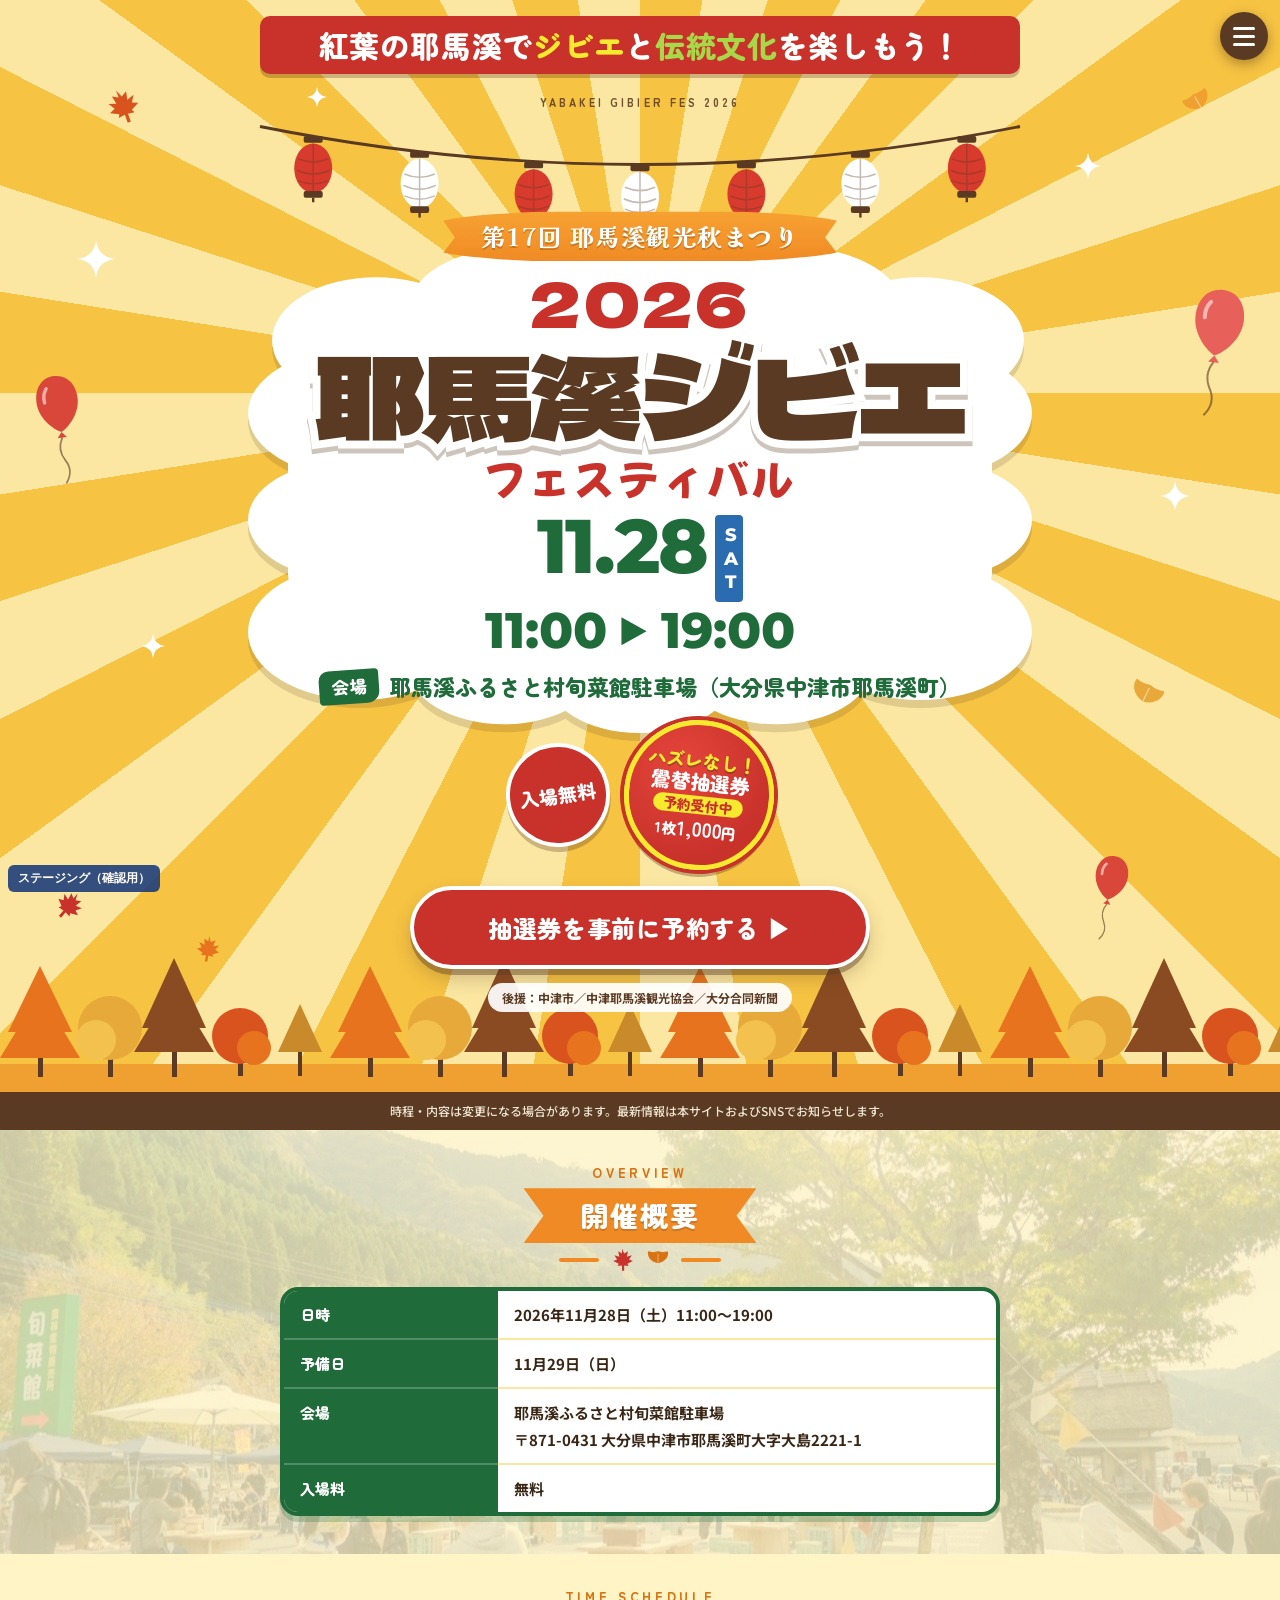
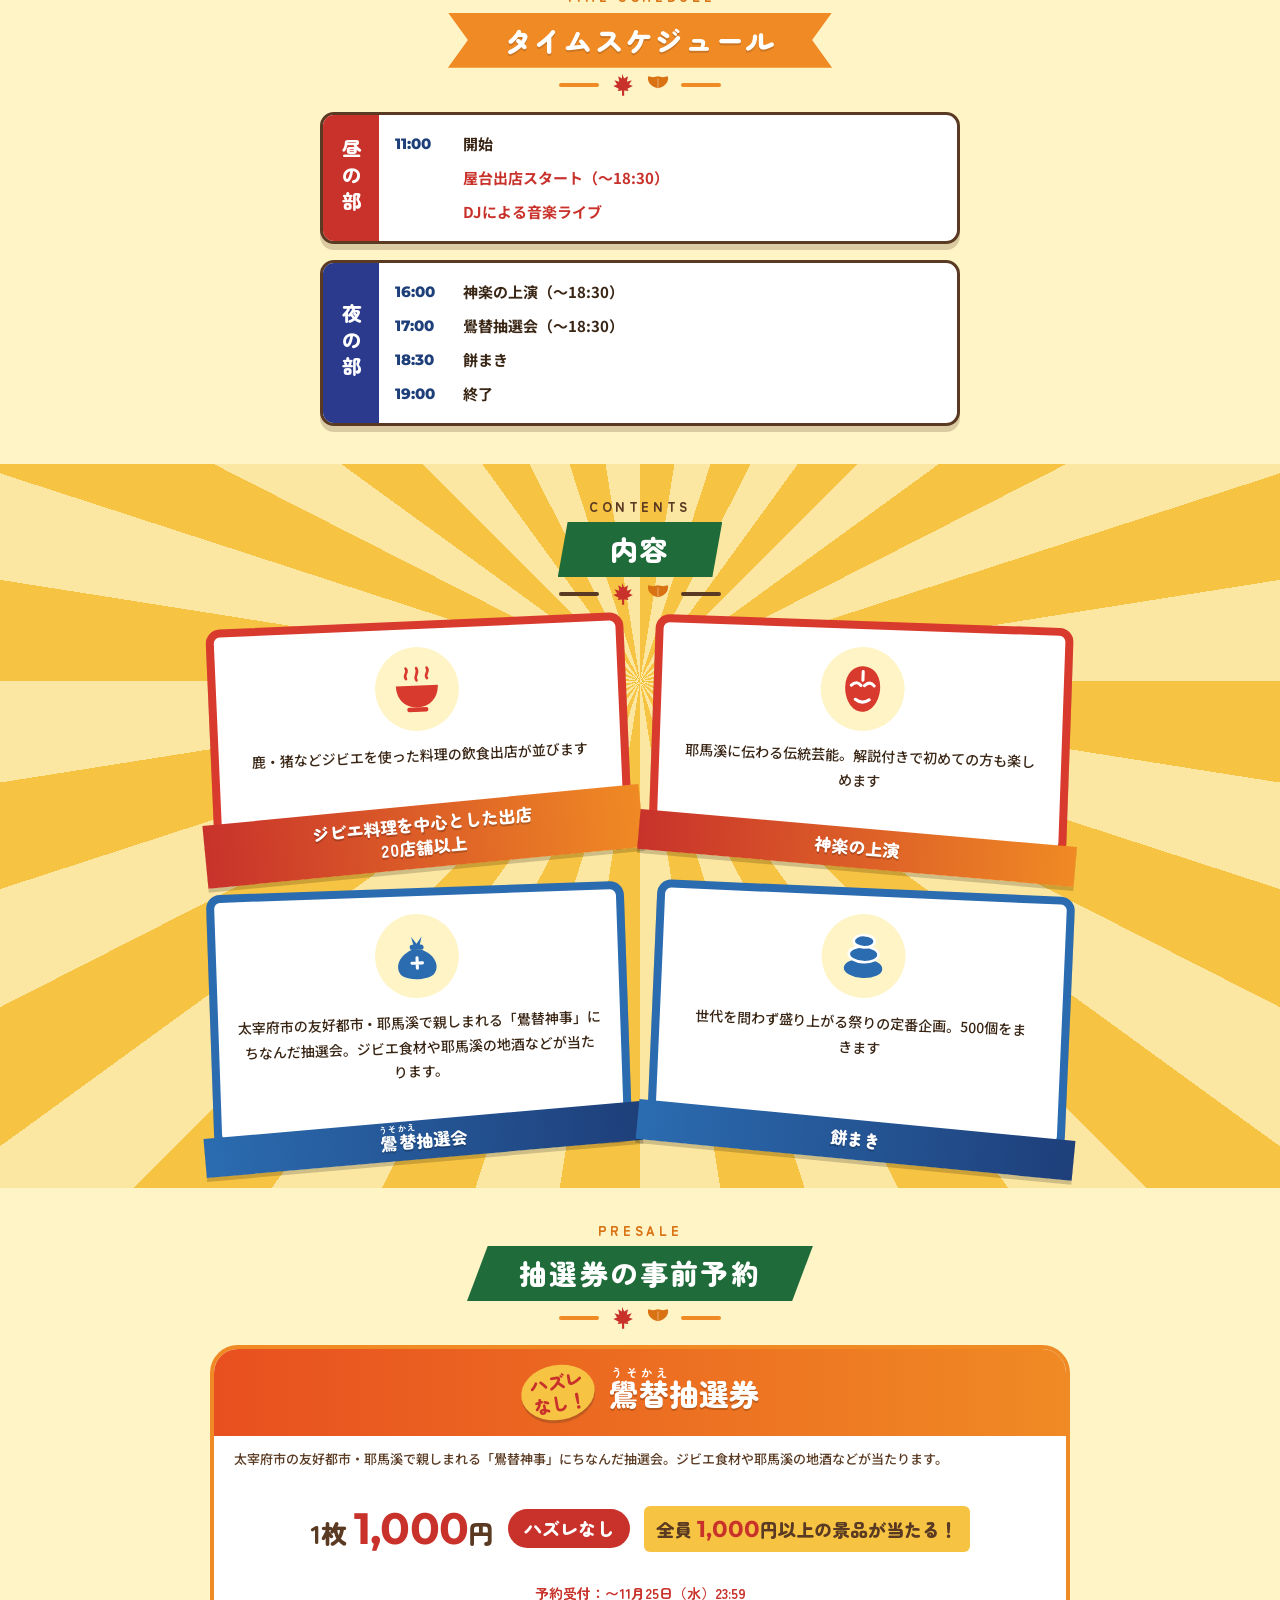
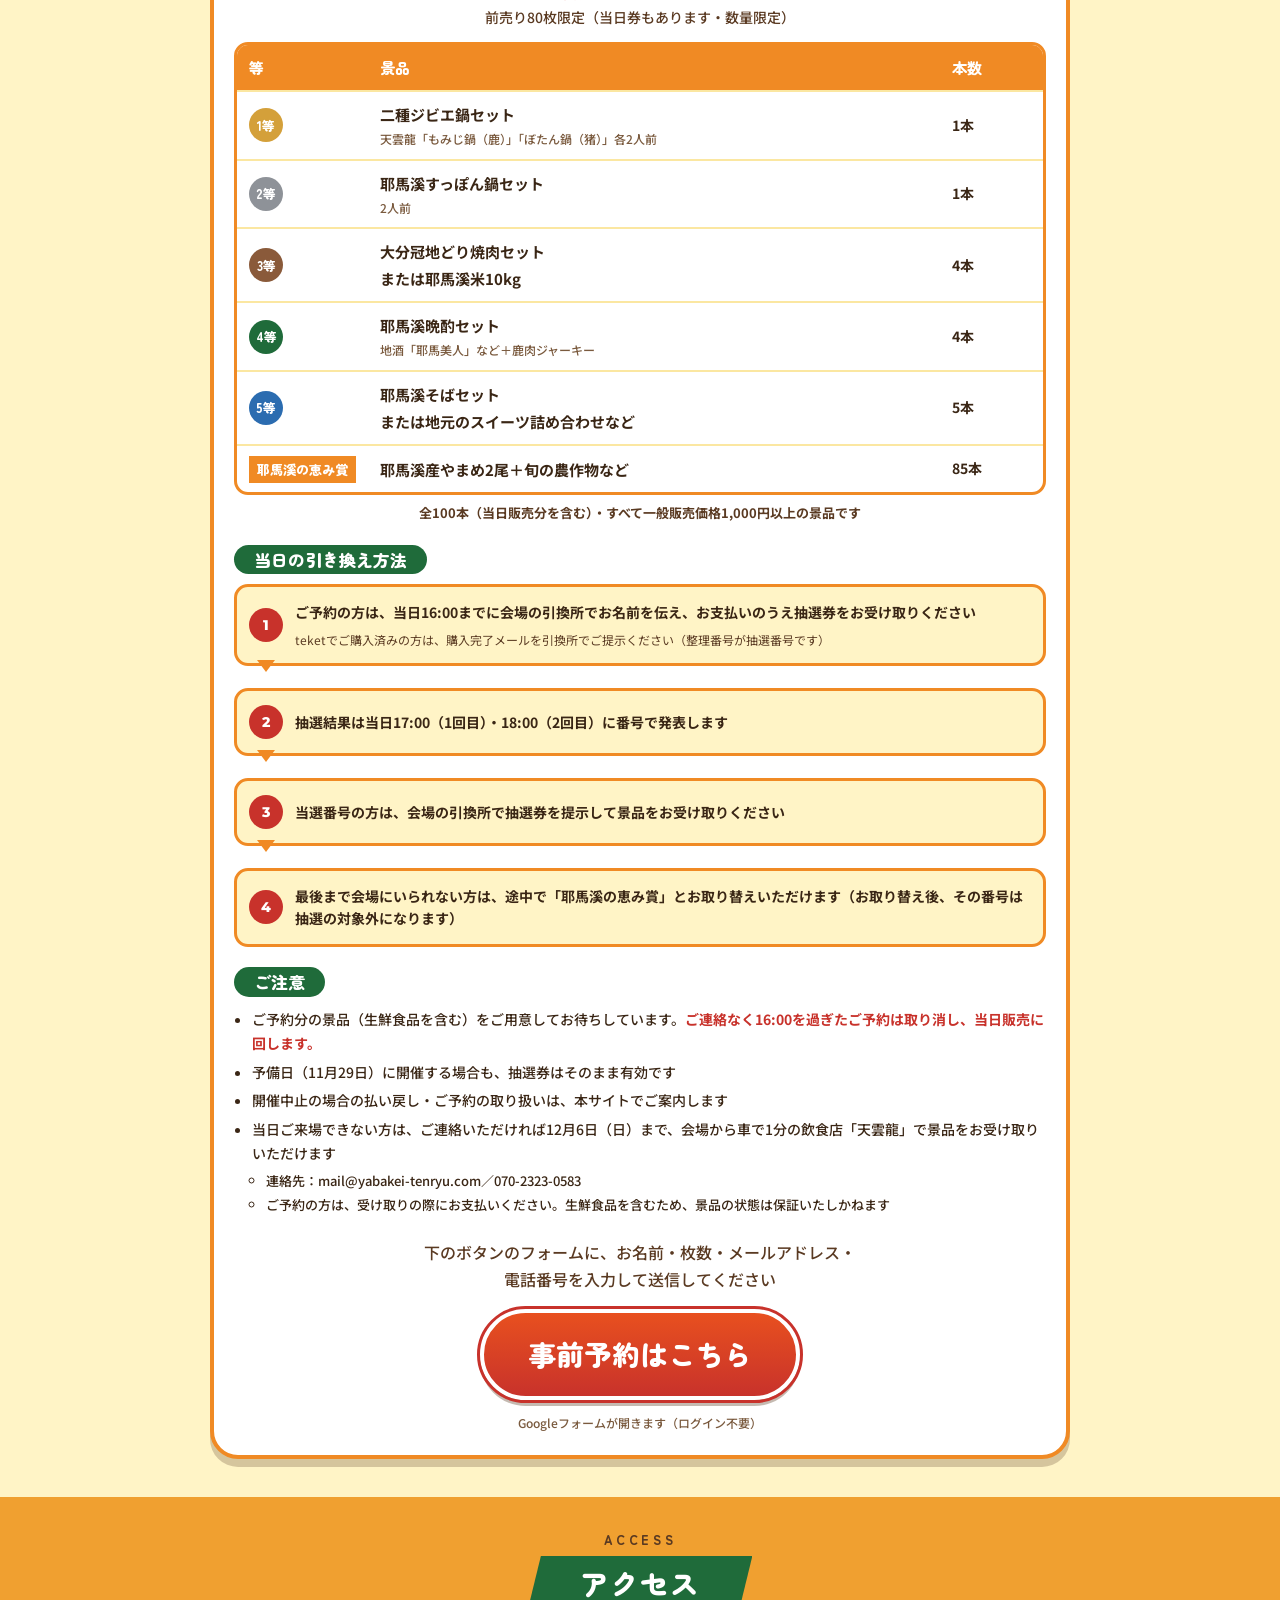
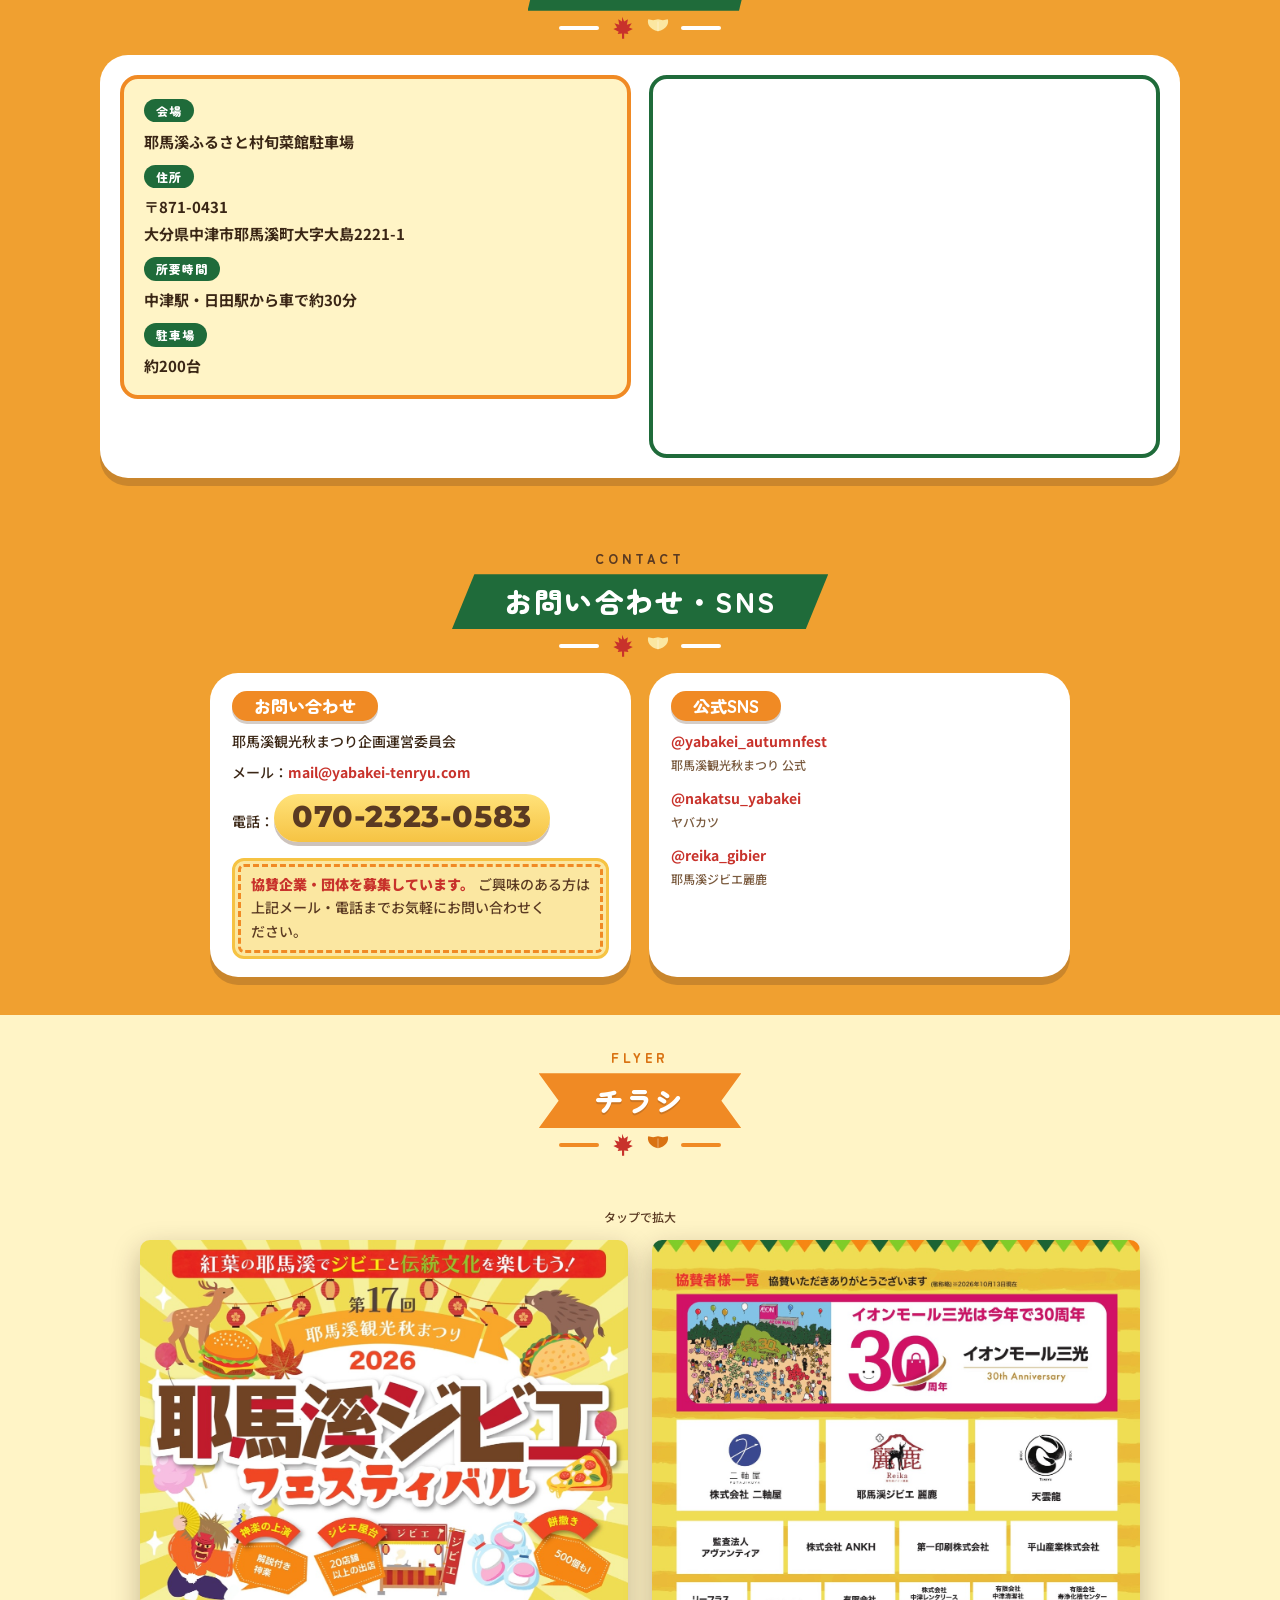
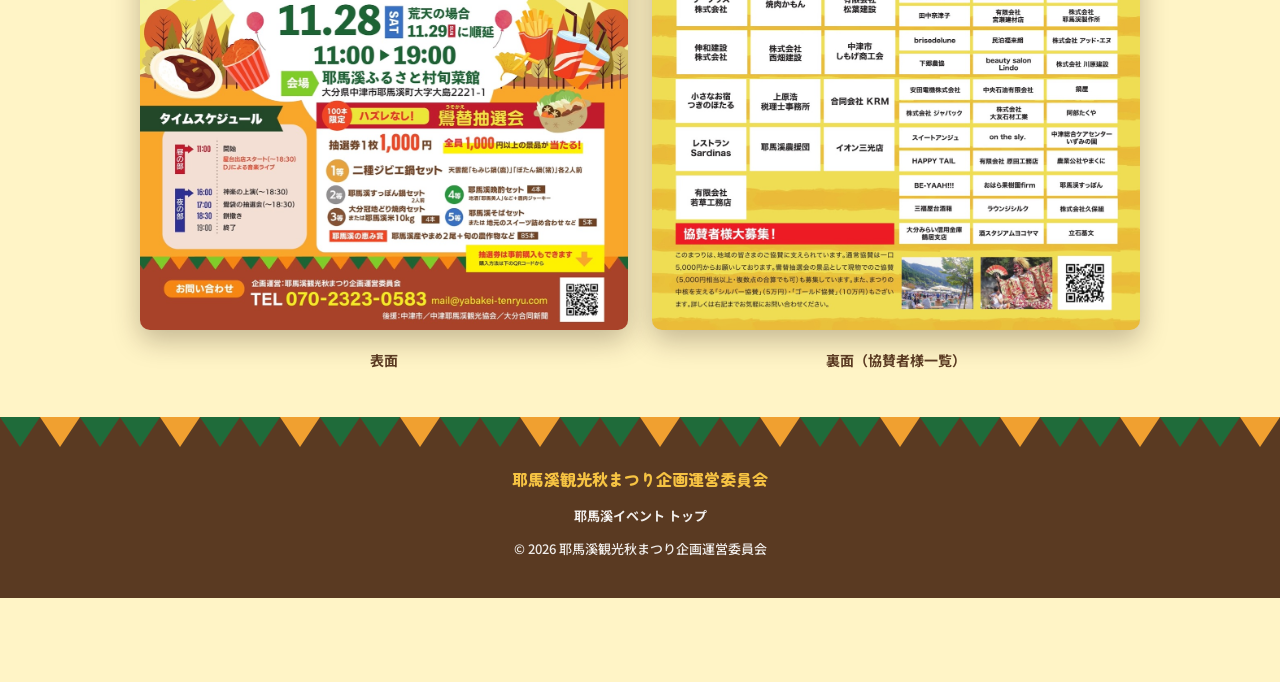
==== commit 3898d945: "ステージング更新：本番リポジトリ 7ded376 ＋未記録の変更" ====
--- a/index.html
+++ b/index.html
@@ -244,7 +244,7 @@
         <li>ご予約分の景品（生鮮食品を含む）をご用意してお待ちしています。<span class="deadline">ご連絡なく16:00を過ぎたご予約は取り消し、当日販売に回します。</span></li>
         <li>予備日（11月29日）に開催する場合も、抽選券はそのまま有効です</li>
         <li>開催中止の場合の払い戻し・ご予約の取り扱いは、本サイトでご案内します</li>
-        <li>当日ご来場できない方は、ご連絡いただければ12月6日（日）まで天雲龍で景品をお受け取りいただけます
+        <li>当日ご来場できない方は、ご連絡いただければ12月6日（日）まで、会場から車で1分の飲食店「天雲龍」で景品をお受け取りいただけます
           <ul class="sub">
             <li>連絡先：mail@yabakei-tenryu.com／070-2323-0583</li>
             <li>ご予約の方は、受け取りの際にお支払いください。生鮮食品を含むため、景品の状態は保証いたしかねます</li>
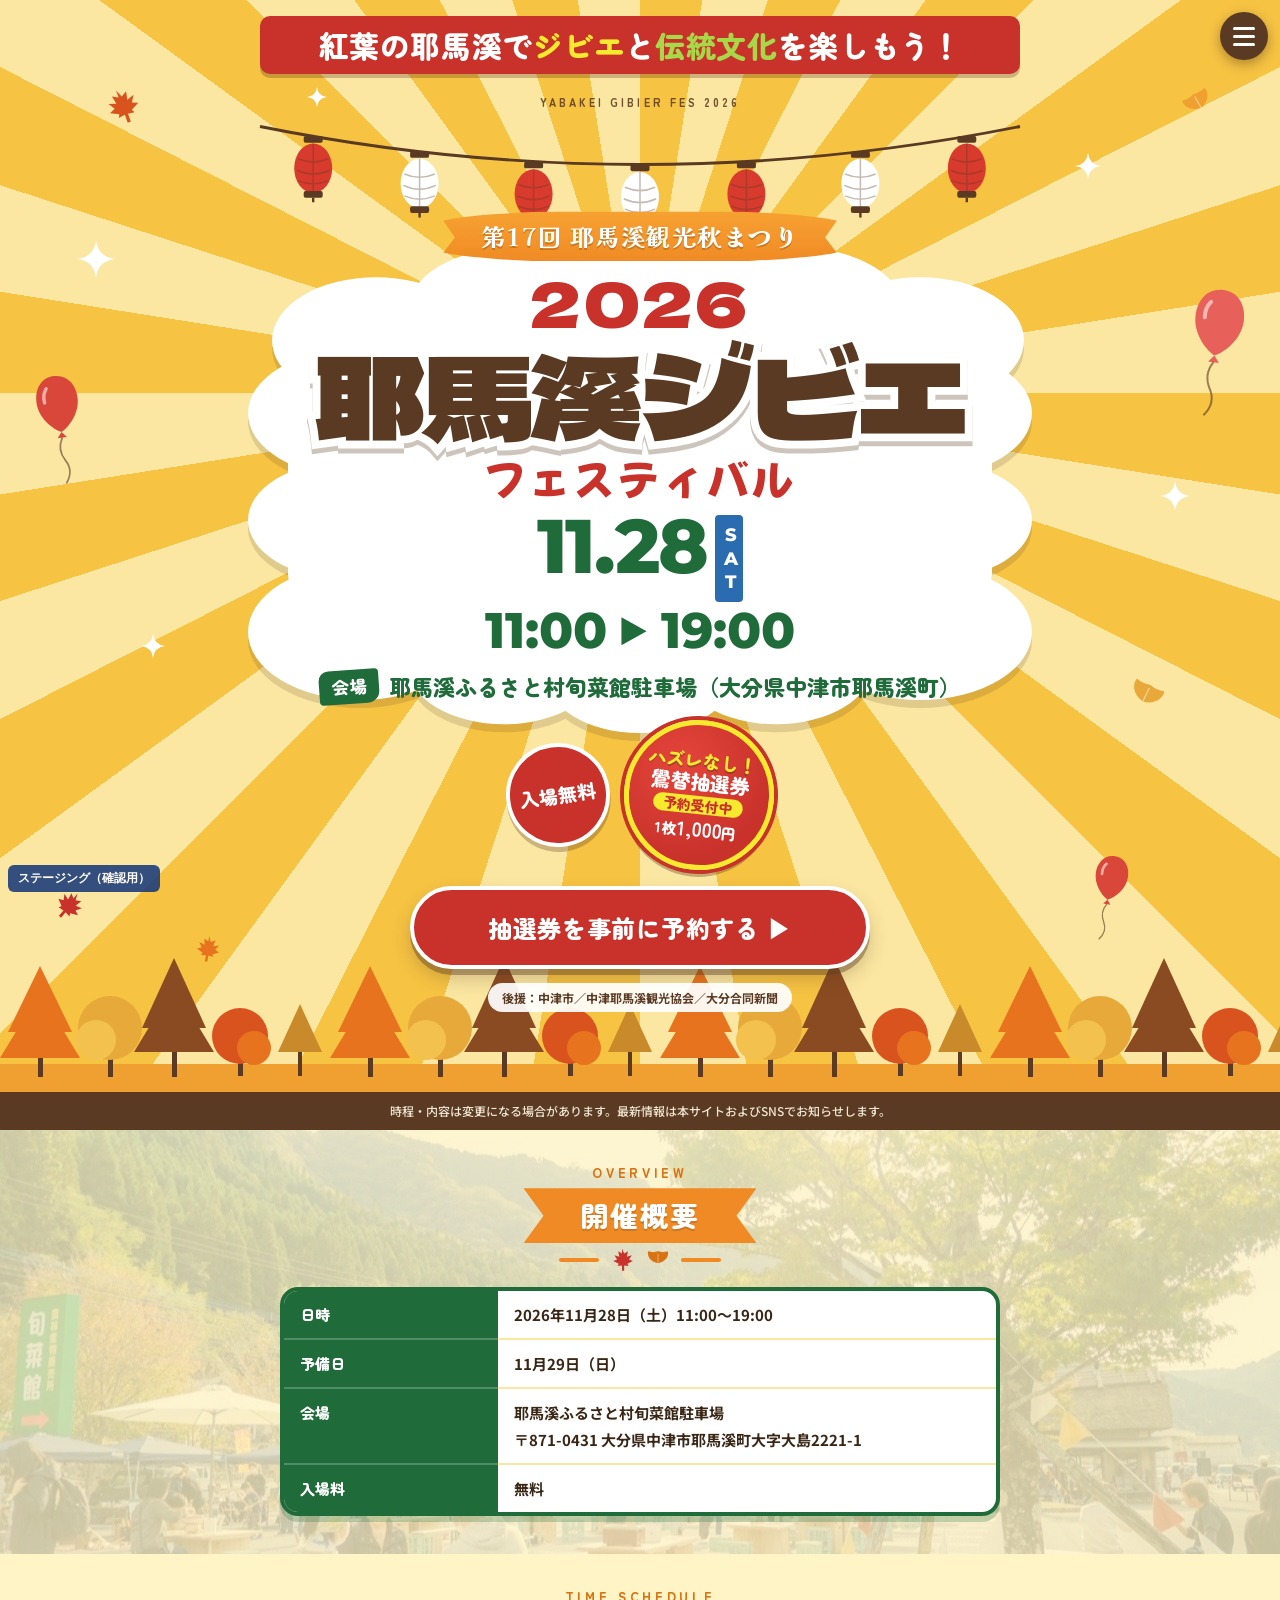
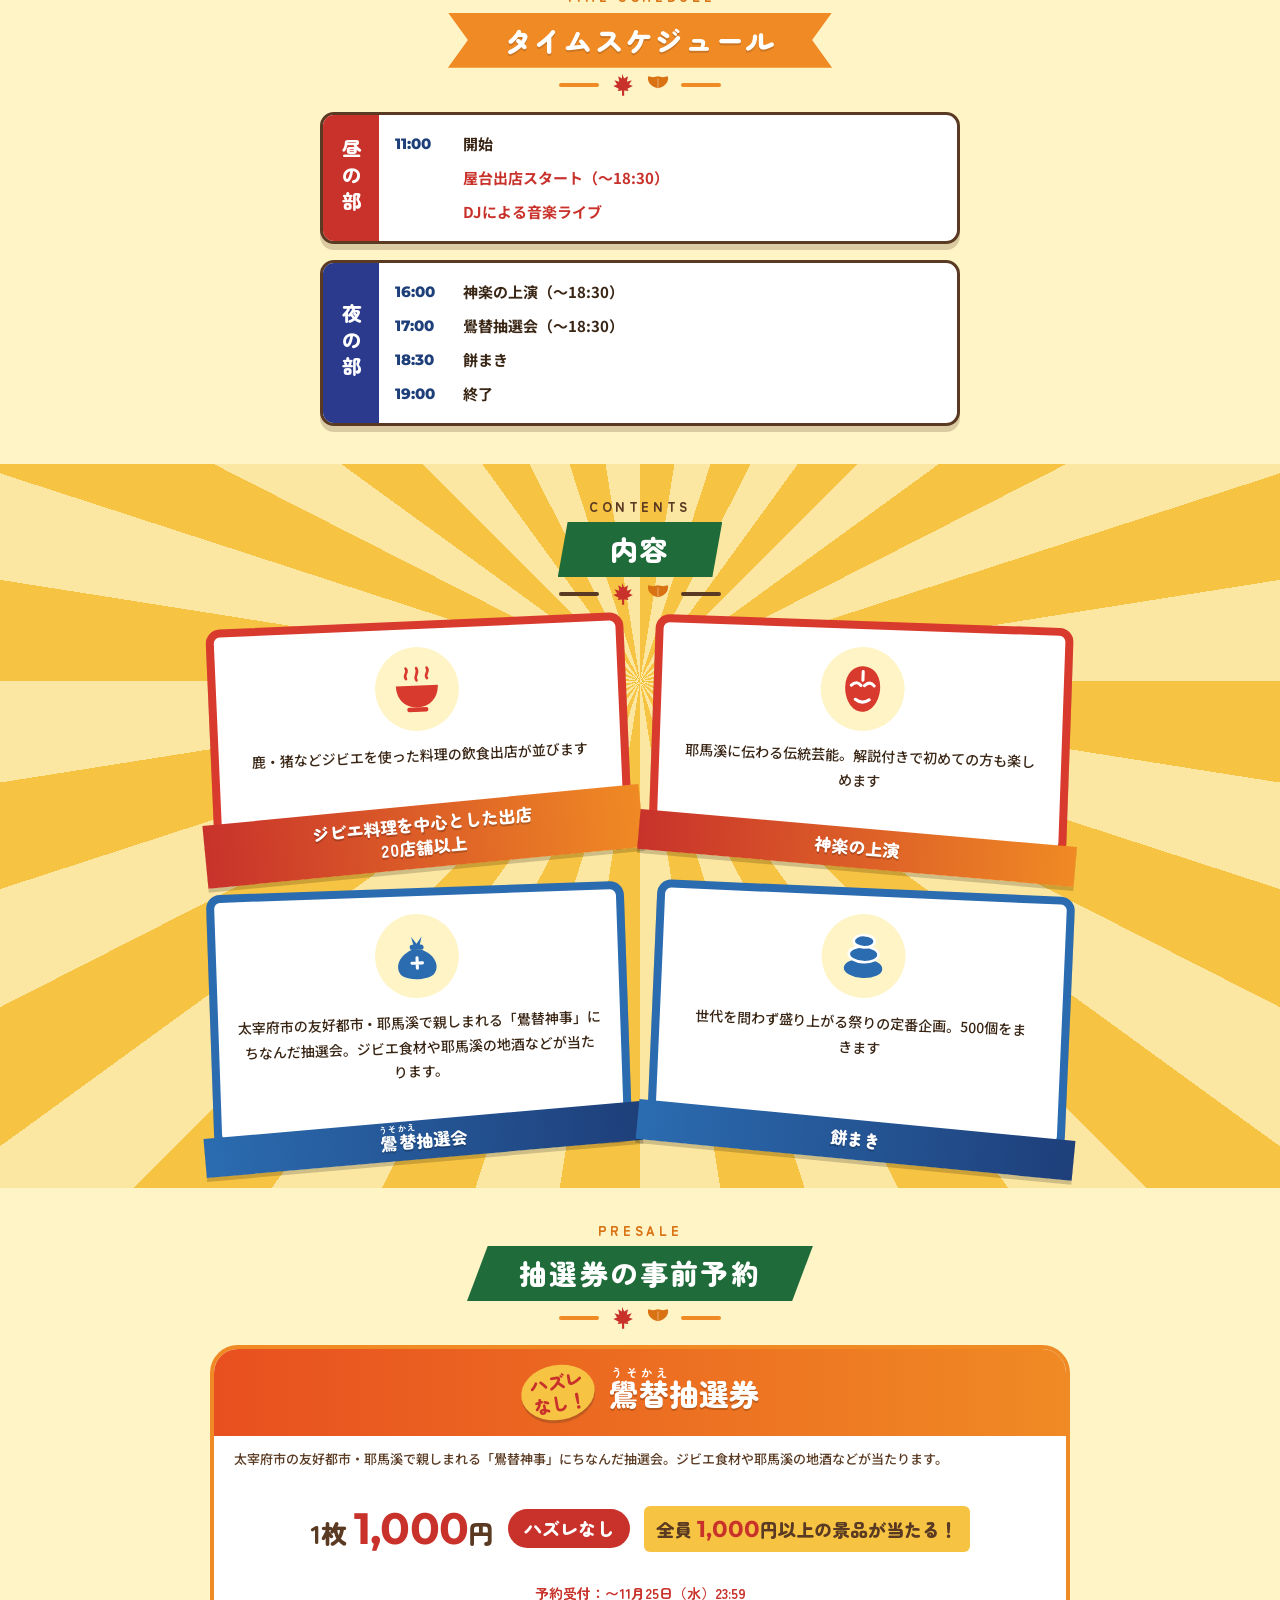
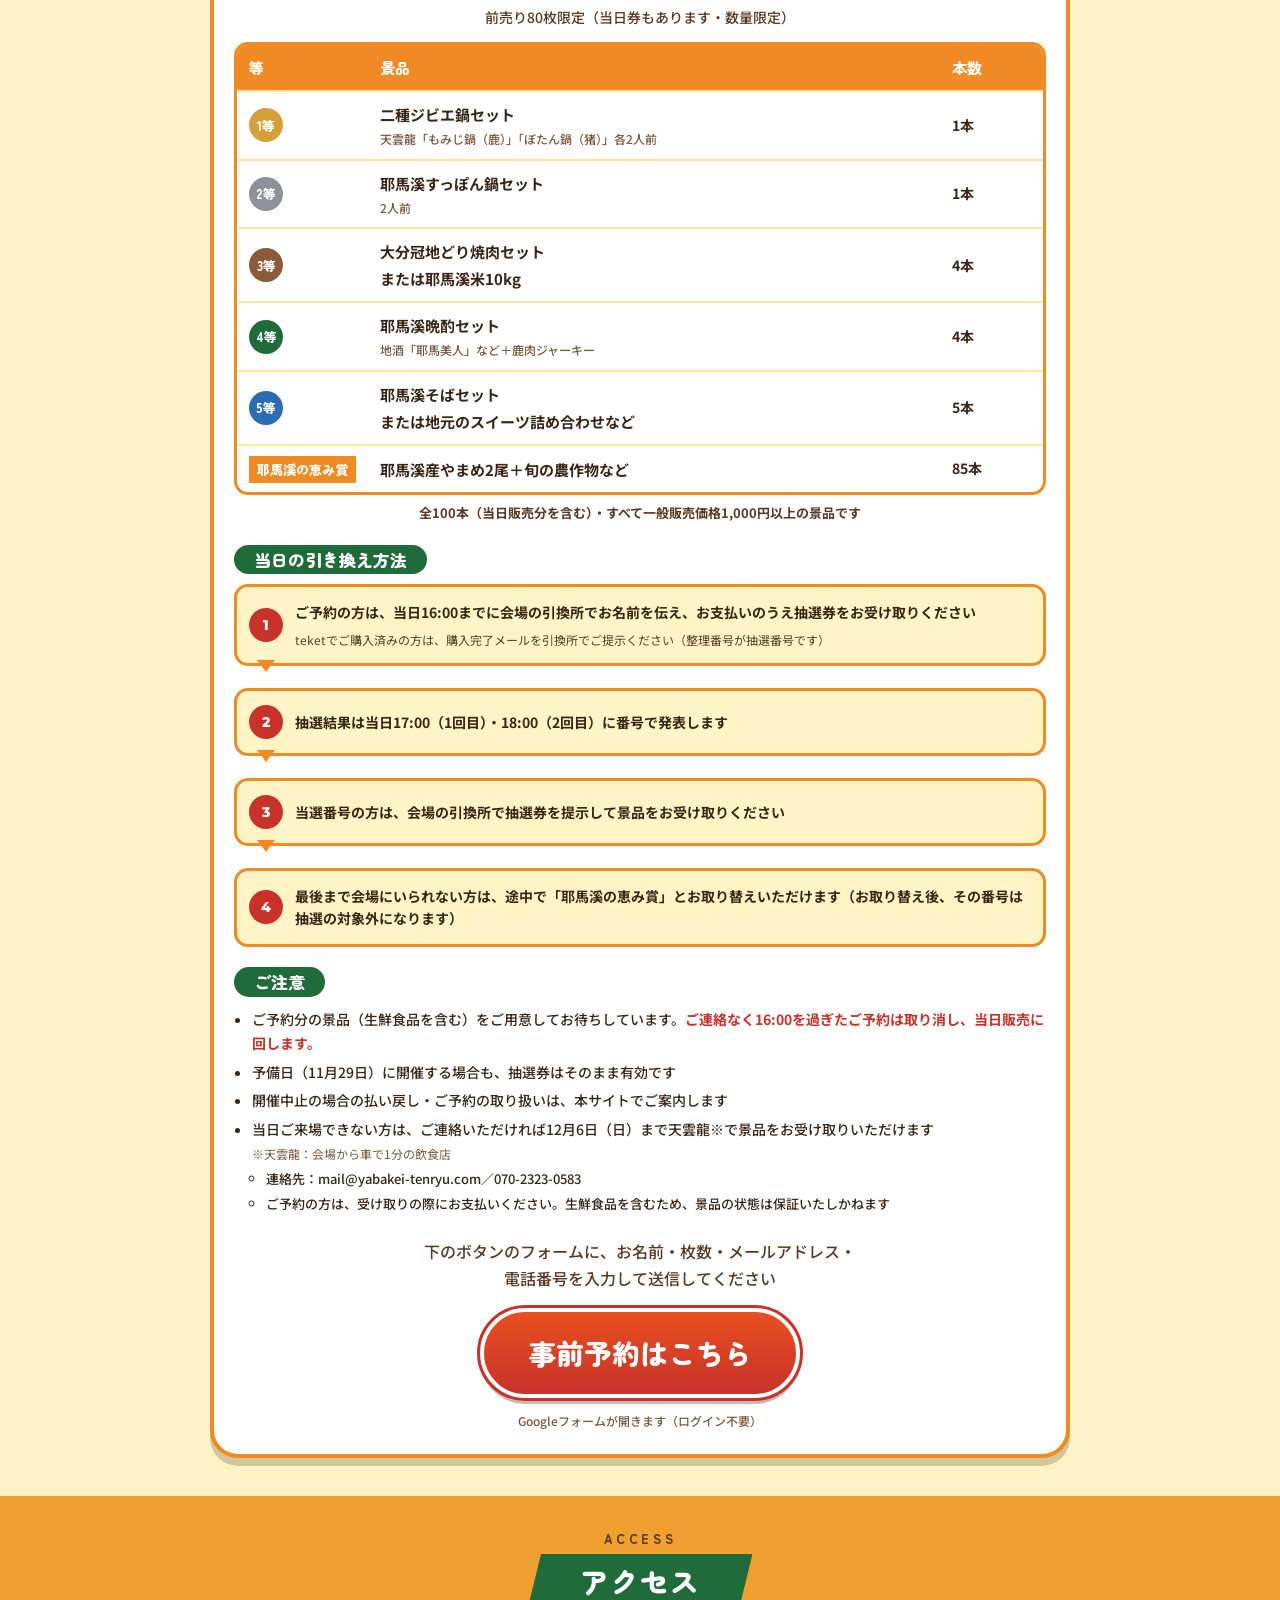
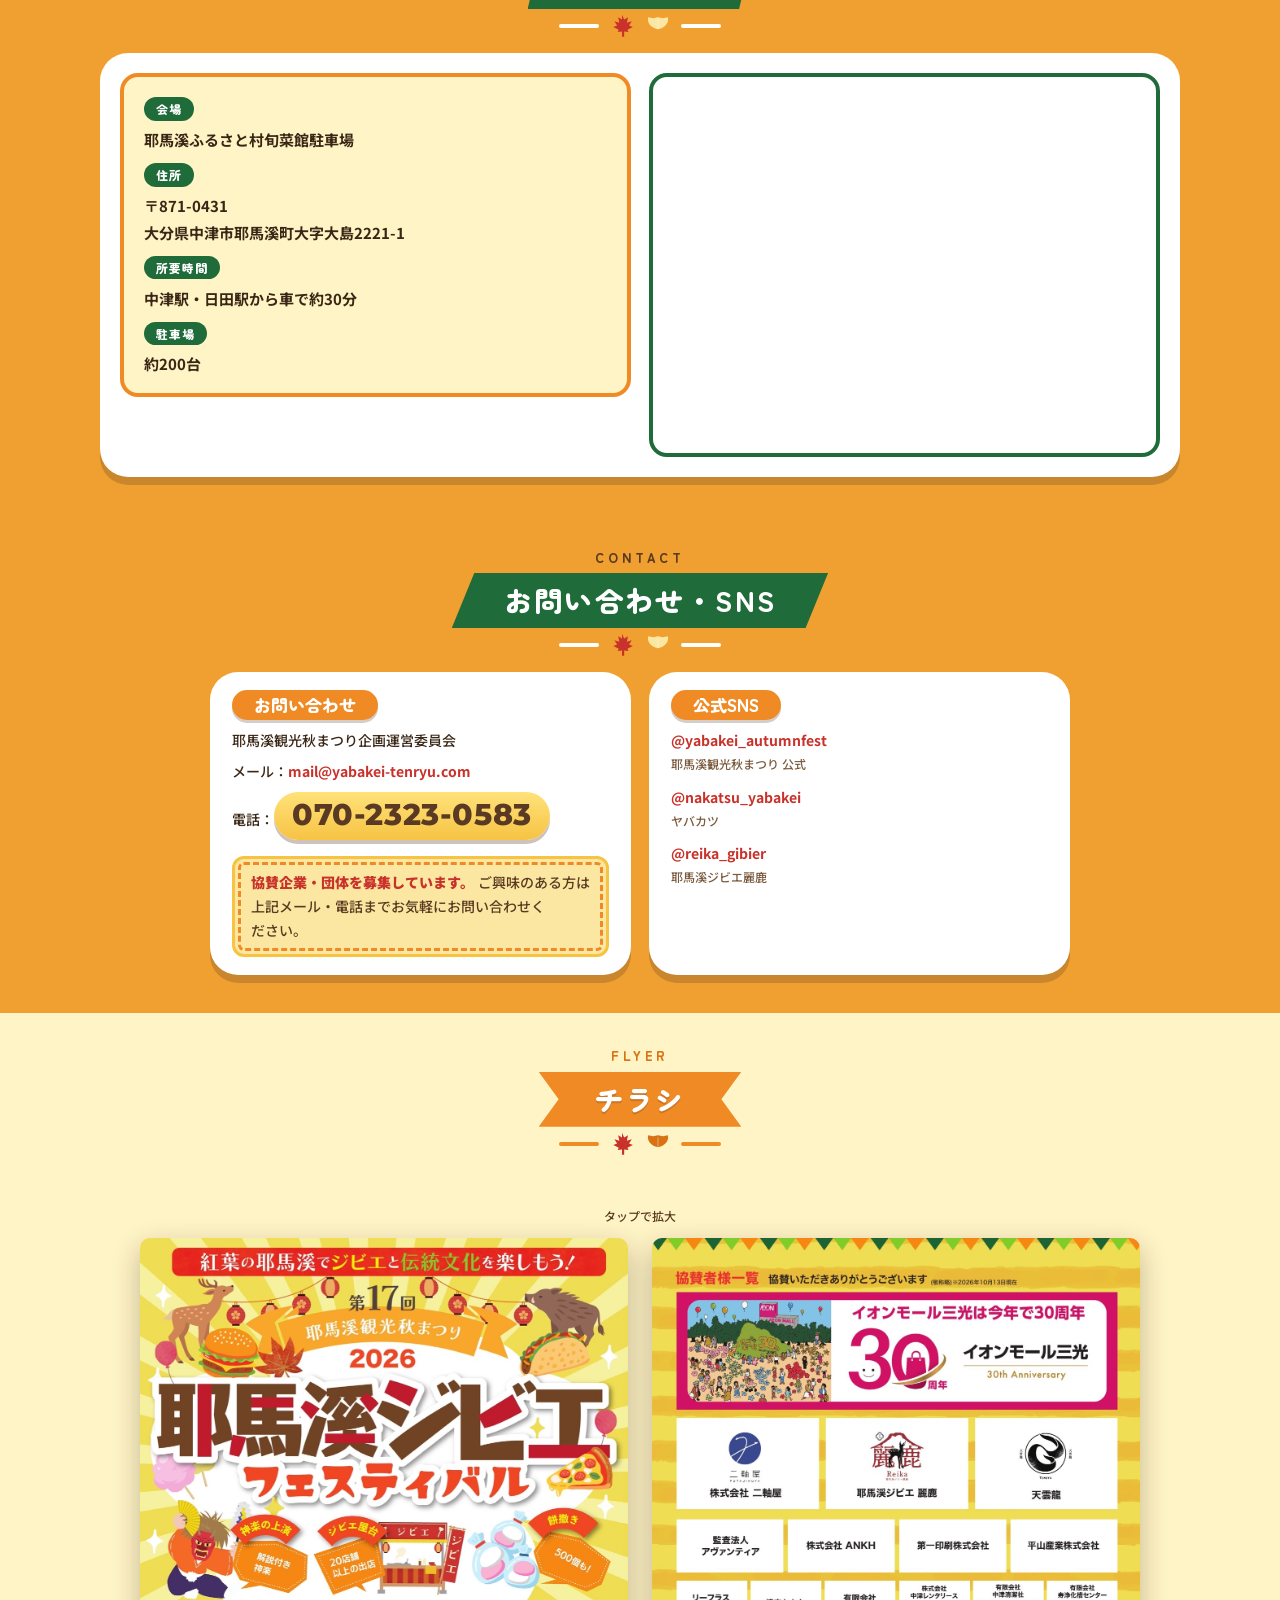
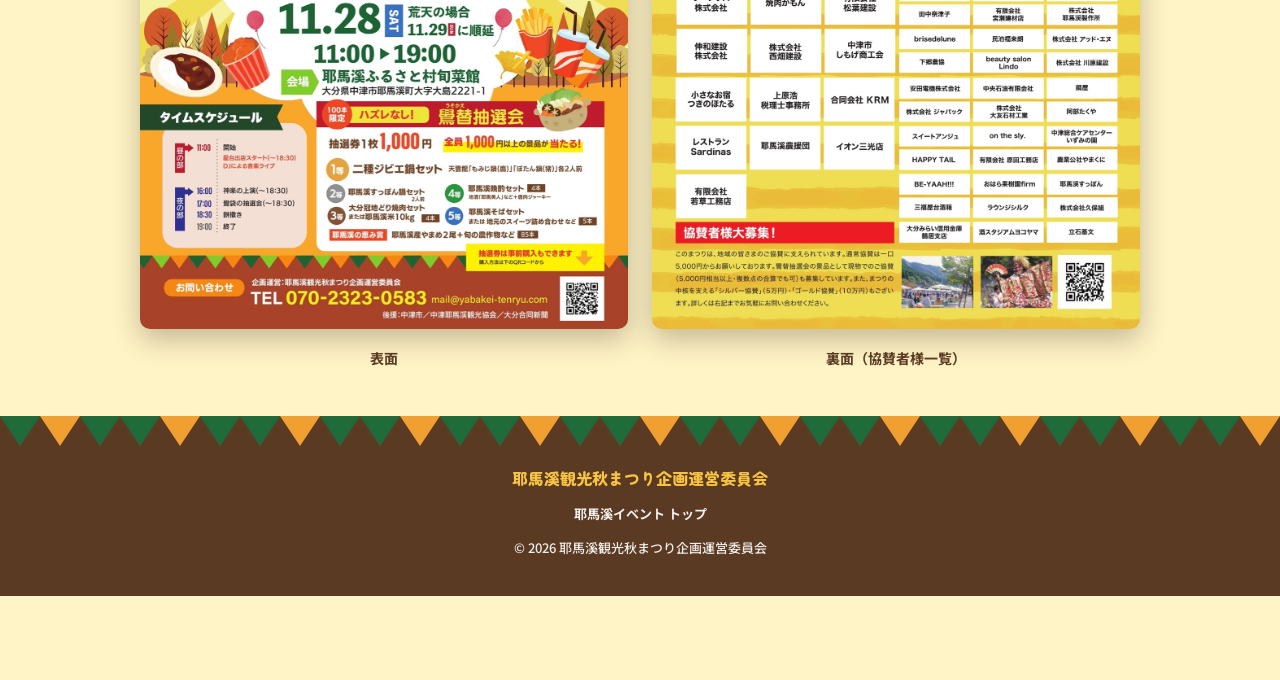
==== commit 3869e344: "ステージング更新：本番リポジトリ 7ded376 ＋未記録の変更" ====
--- a/index.html
+++ b/index.html
@@ -12,7 +12,7 @@
 <link rel="preconnect" href="https://fonts.googleapis.com">
 <link rel="preconnect" href="https://fonts.gstatic.com" crossorigin>
 <link href="https://fonts.googleapis.com/css2?family=Dela+Gothic+One&family=Mochiy+Pop+One&family=Kaisei+Tokumin:wght@800&family=Montserrat:wght@800&family=Zen+Maru+Gothic:wght@700;900&family=Noto+Sans+JP:wght@500;700&display=swap" rel="stylesheet">
-<link rel="stylesheet" href="assets/css/style.css?v=20261117a">
+<link rel="stylesheet" href="assets/css/style.css?v=20261118a">
 
 <meta property="og:type" content="website">
 <meta property="og:title" content="耶馬溪ジビエフェス2026｜第17回 耶馬溪観光秋まつり">
@@ -244,7 +244,7 @@
         <li>ご予約分の景品（生鮮食品を含む）をご用意してお待ちしています。<span class="deadline">ご連絡なく16:00を過ぎたご予約は取り消し、当日販売に回します。</span></li>
         <li>予備日（11月29日）に開催する場合も、抽選券はそのまま有効です</li>
         <li>開催中止の場合の払い戻し・ご予約の取り扱いは、本サイトでご案内します</li>
-        <li>当日ご来場できない方は、ご連絡いただければ12月6日（日）まで、会場から車で1分の飲食店「天雲龍」で景品をお受け取りいただけます
+        <li>当日ご来場できない方は、ご連絡いただければ12月6日（日）まで天雲龍※で景品をお受け取りいただけます<small class="note-ast">※天雲龍：会場から車で1分の飲食店</small>
           <ul class="sub">
             <li>連絡先：mail@yabakei-tenryu.com／070-2323-0583</li>
             <li>ご予約の方は、受け取りの際にお支払いください。生鮮食品を含むため、景品の状態は保証いたしかねます</li>
--- a/assets/css/style.css
+++ b/assets/css/style.css
@@ -806,6 +806,7 @@
 .btn-buy{display:inline-block;background:linear-gradient(180deg,#E8501F,#C8322B);color:var(--white);font-family:var(--font-head);font-weight:900;font-size:clamp(20px,5.6vw,28px);padding:16px 44px;border-radius:999px;border:4px solid var(--white);outline:3px solid var(--red);box-shadow:0 6px 0 rgba(90,58,34,.35)}
 .btn-buy:hover{text-decoration:none;filter:brightness(1.08)}
 .buy-sub{margin:12px 0 0;font-size:12px;color:#7A5A3E}
+.note-ast{display:block;margin-top:2px;font-size:12px;font-weight:400;color:#7A5A3E}
 .buy-lead{max-width:560px;margin:0 auto 16px;color:#5A3A22;line-height:1.7}
 .buy-pause{max-width:560px;margin:0 auto;padding:16px 18px;background:#FFF6E5;border:3px solid var(--red);border-radius:14px;color:#5A3A22;line-height:1.7;text-align:left}
 .buy-pause p{margin:0}
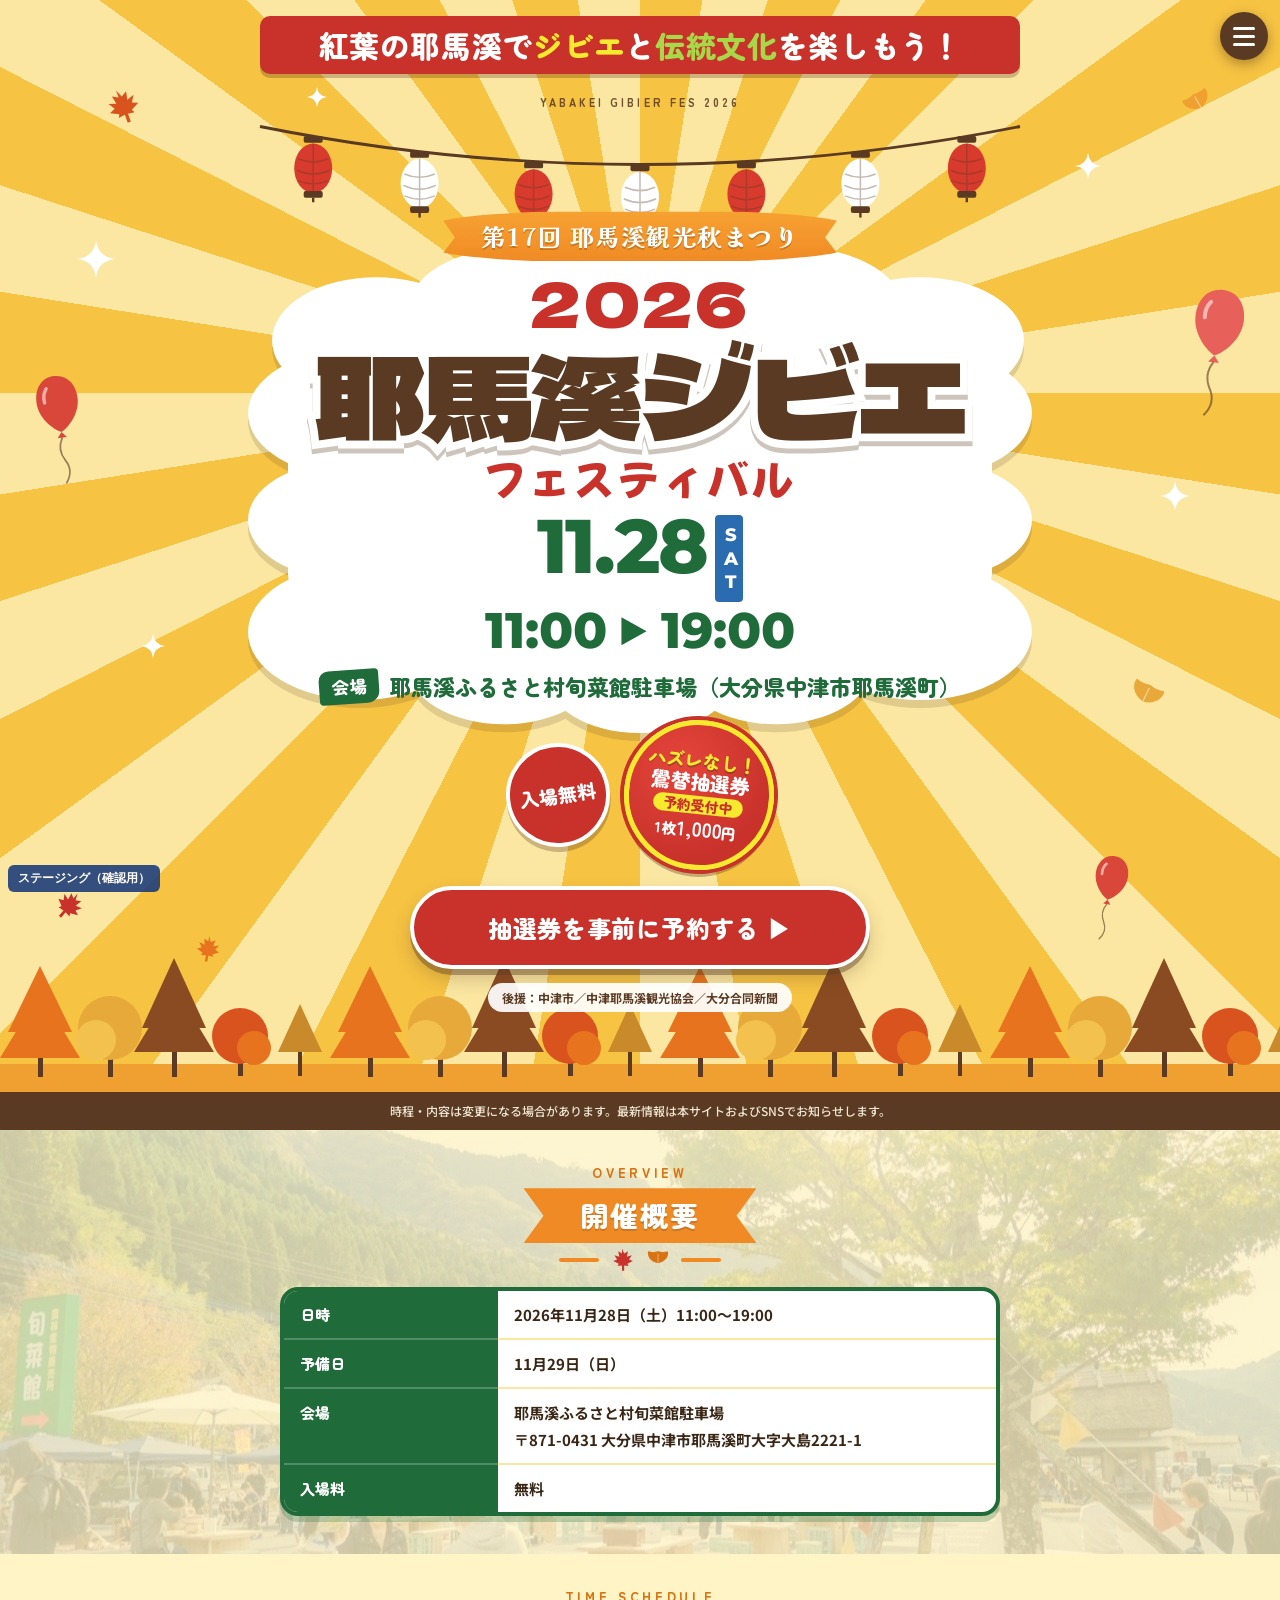
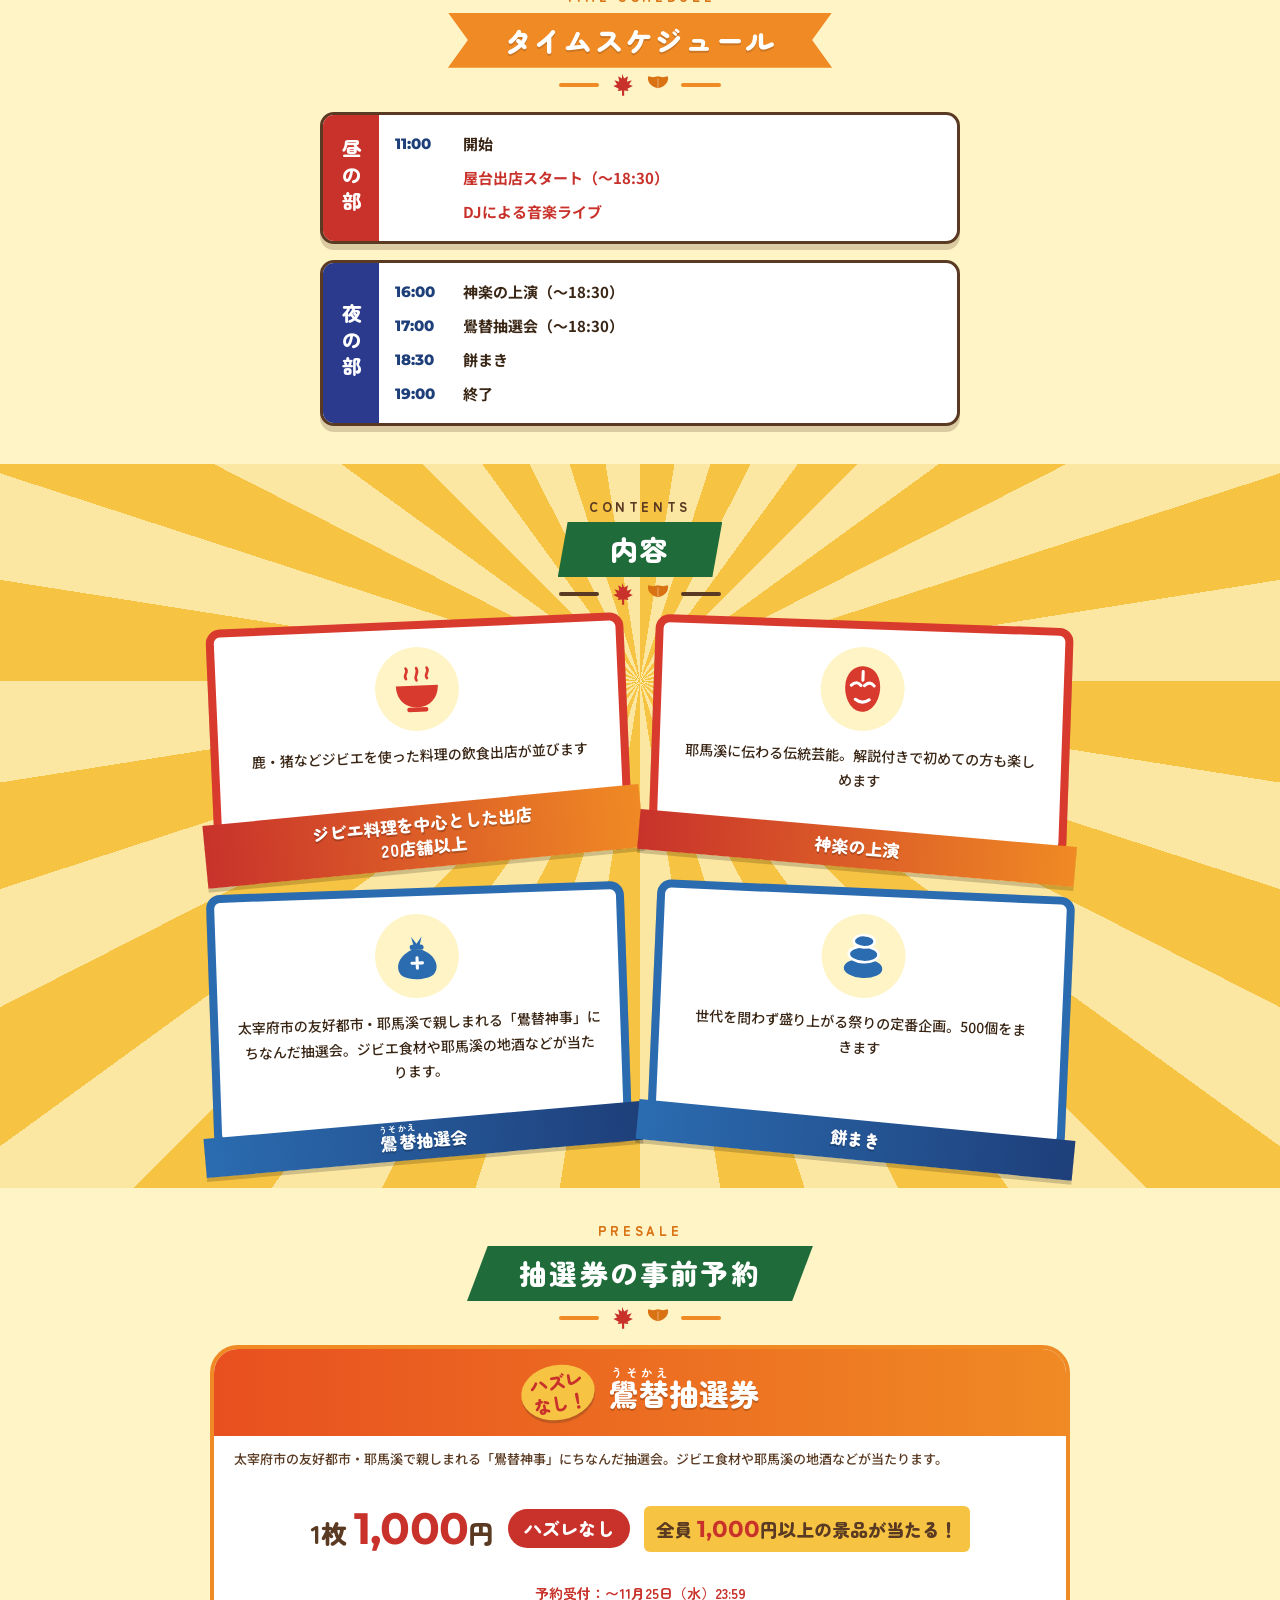
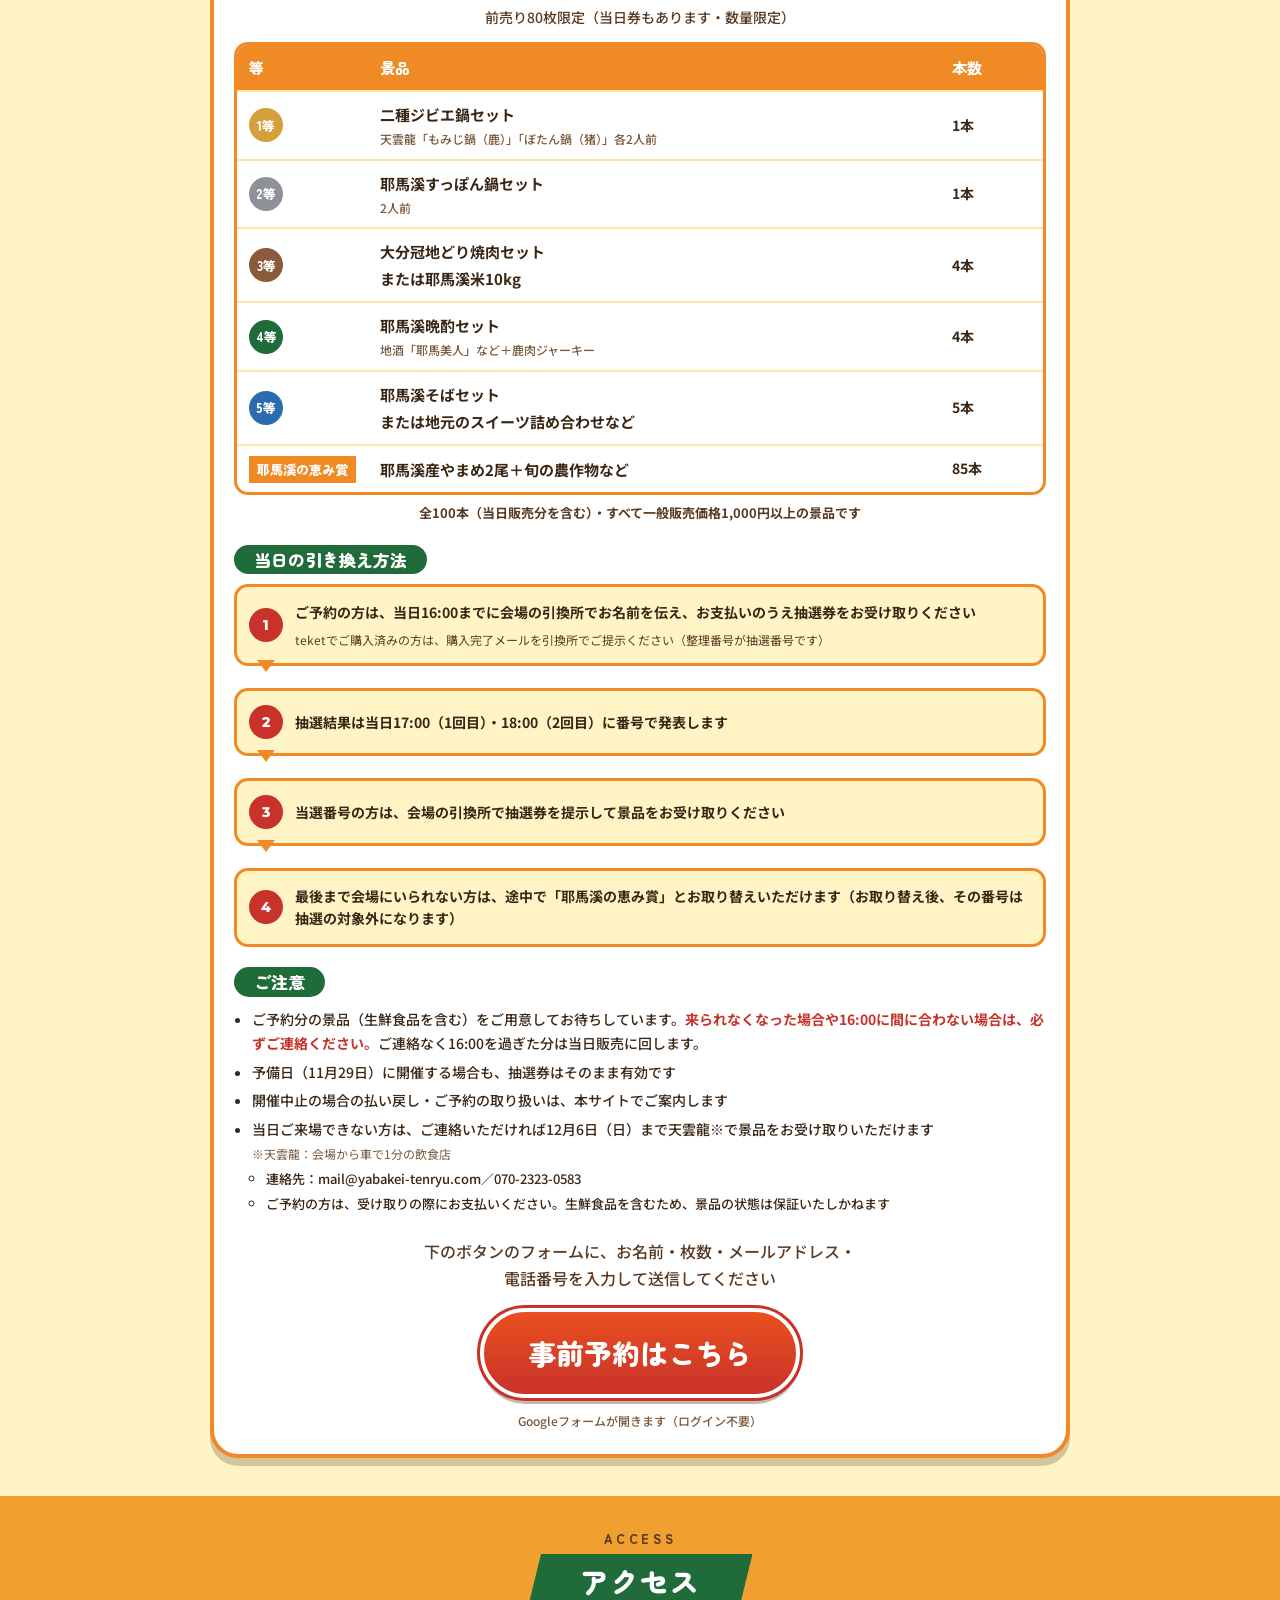
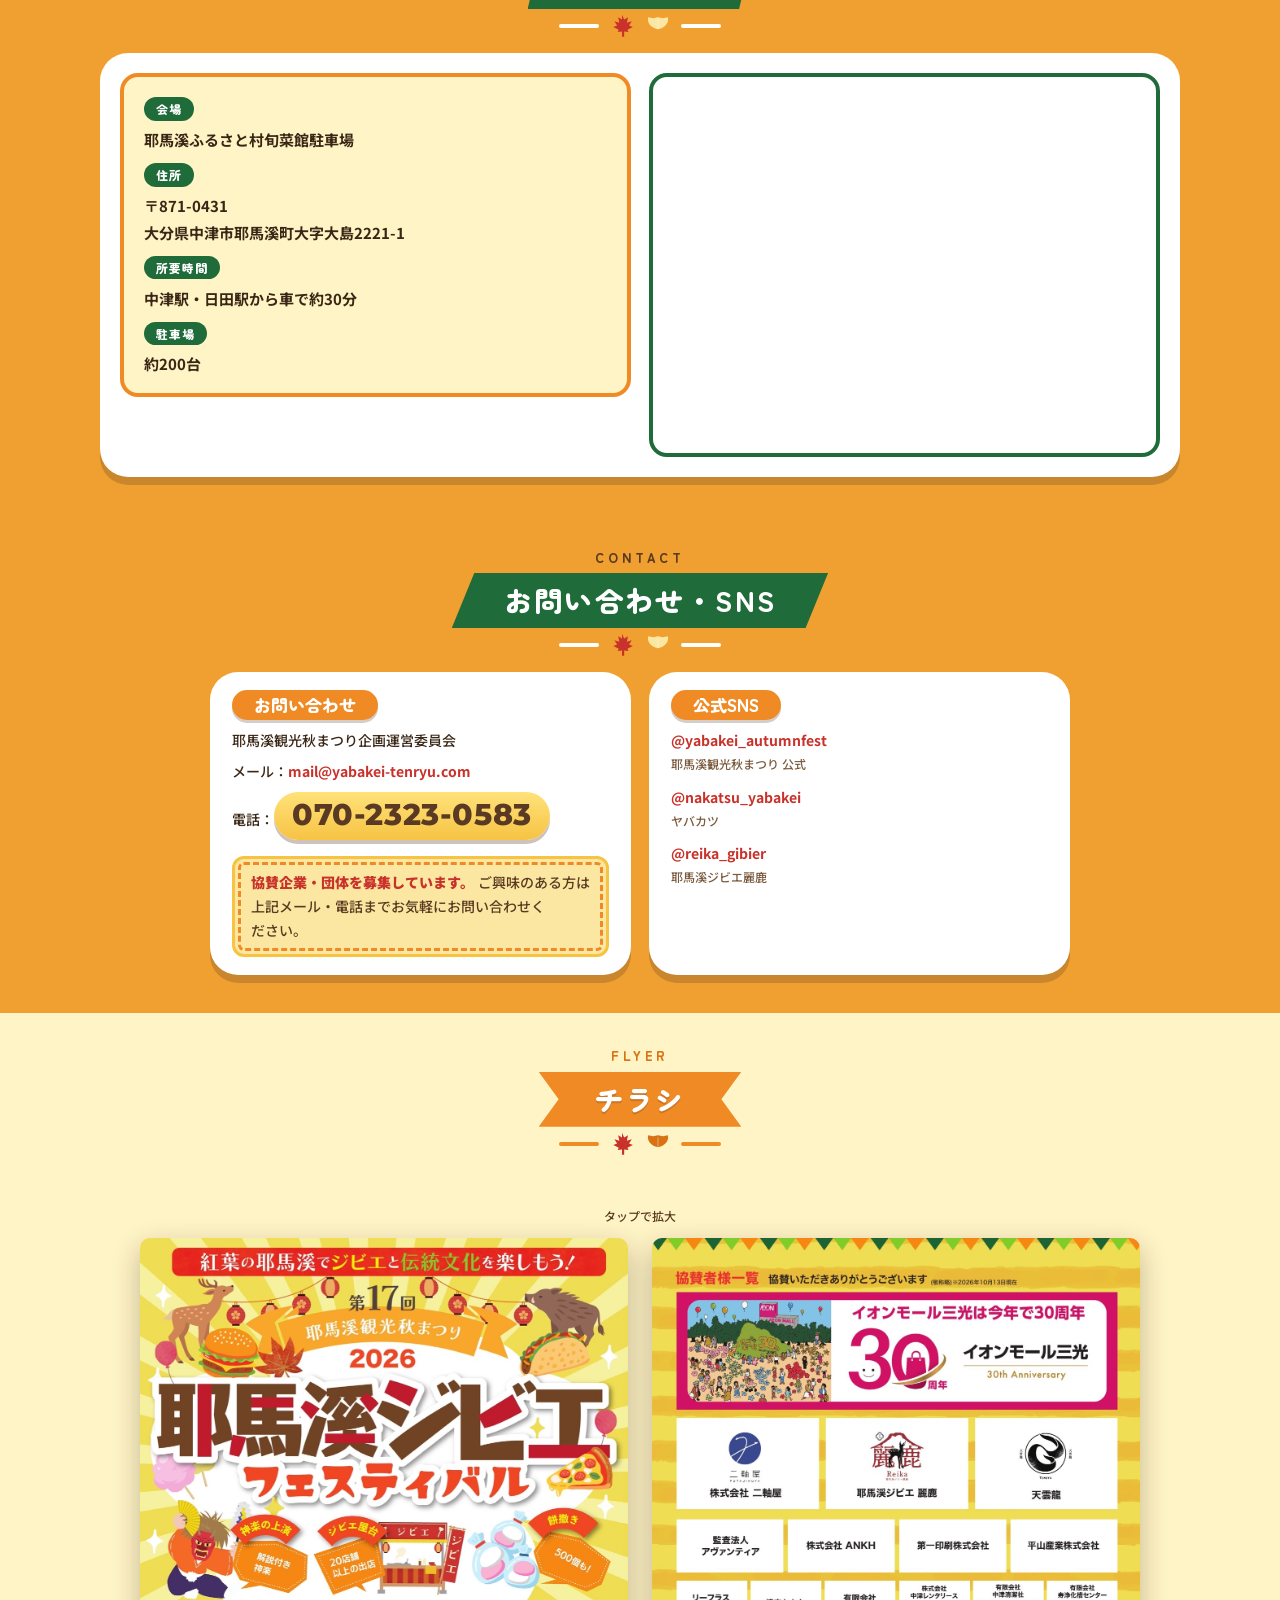
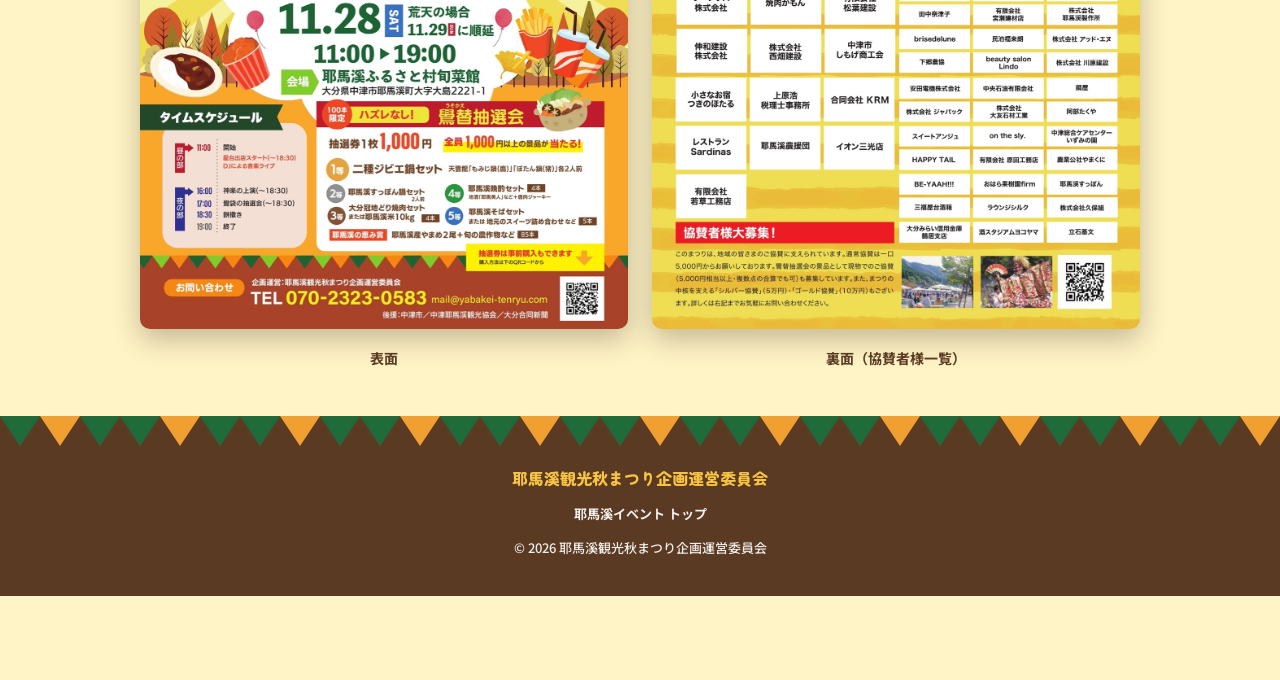
==== commit 15ff209a: "ステージング更新：本番リポジトリ 3bdbe7c ＋未記録の変更" ====
--- a/index.html
+++ b/index.html
@@ -241,7 +241,7 @@
       </ol>
       <h3>ご注意</h3>
       <ul class="notes">
-        <li>ご予約分の景品（生鮮食品を含む）をご用意してお待ちしています。<span class="deadline">ご連絡なく16:00を過ぎたご予約は取り消し、当日販売に回します。</span></li>
+        <li>ご予約分の景品（生鮮食品を含む）をご用意してお待ちしています。<span class="deadline">来られなくなった場合や16:00に間に合わない場合は、必ずご連絡ください。</span>ご連絡なく16:00を過ぎた分は当日販売に回します。</li>
         <li>予備日（11月29日）に開催する場合も、抽選券はそのまま有効です</li>
         <li>開催中止の場合の払い戻し・ご予約の取り扱いは、本サイトでご案内します</li>
         <li>当日ご来場できない方は、ご連絡いただければ12月6日（日）まで天雲龍※で景品をお受け取りいただけます<small class="note-ast">※天雲龍：会場から車で1分の飲食店</small>
